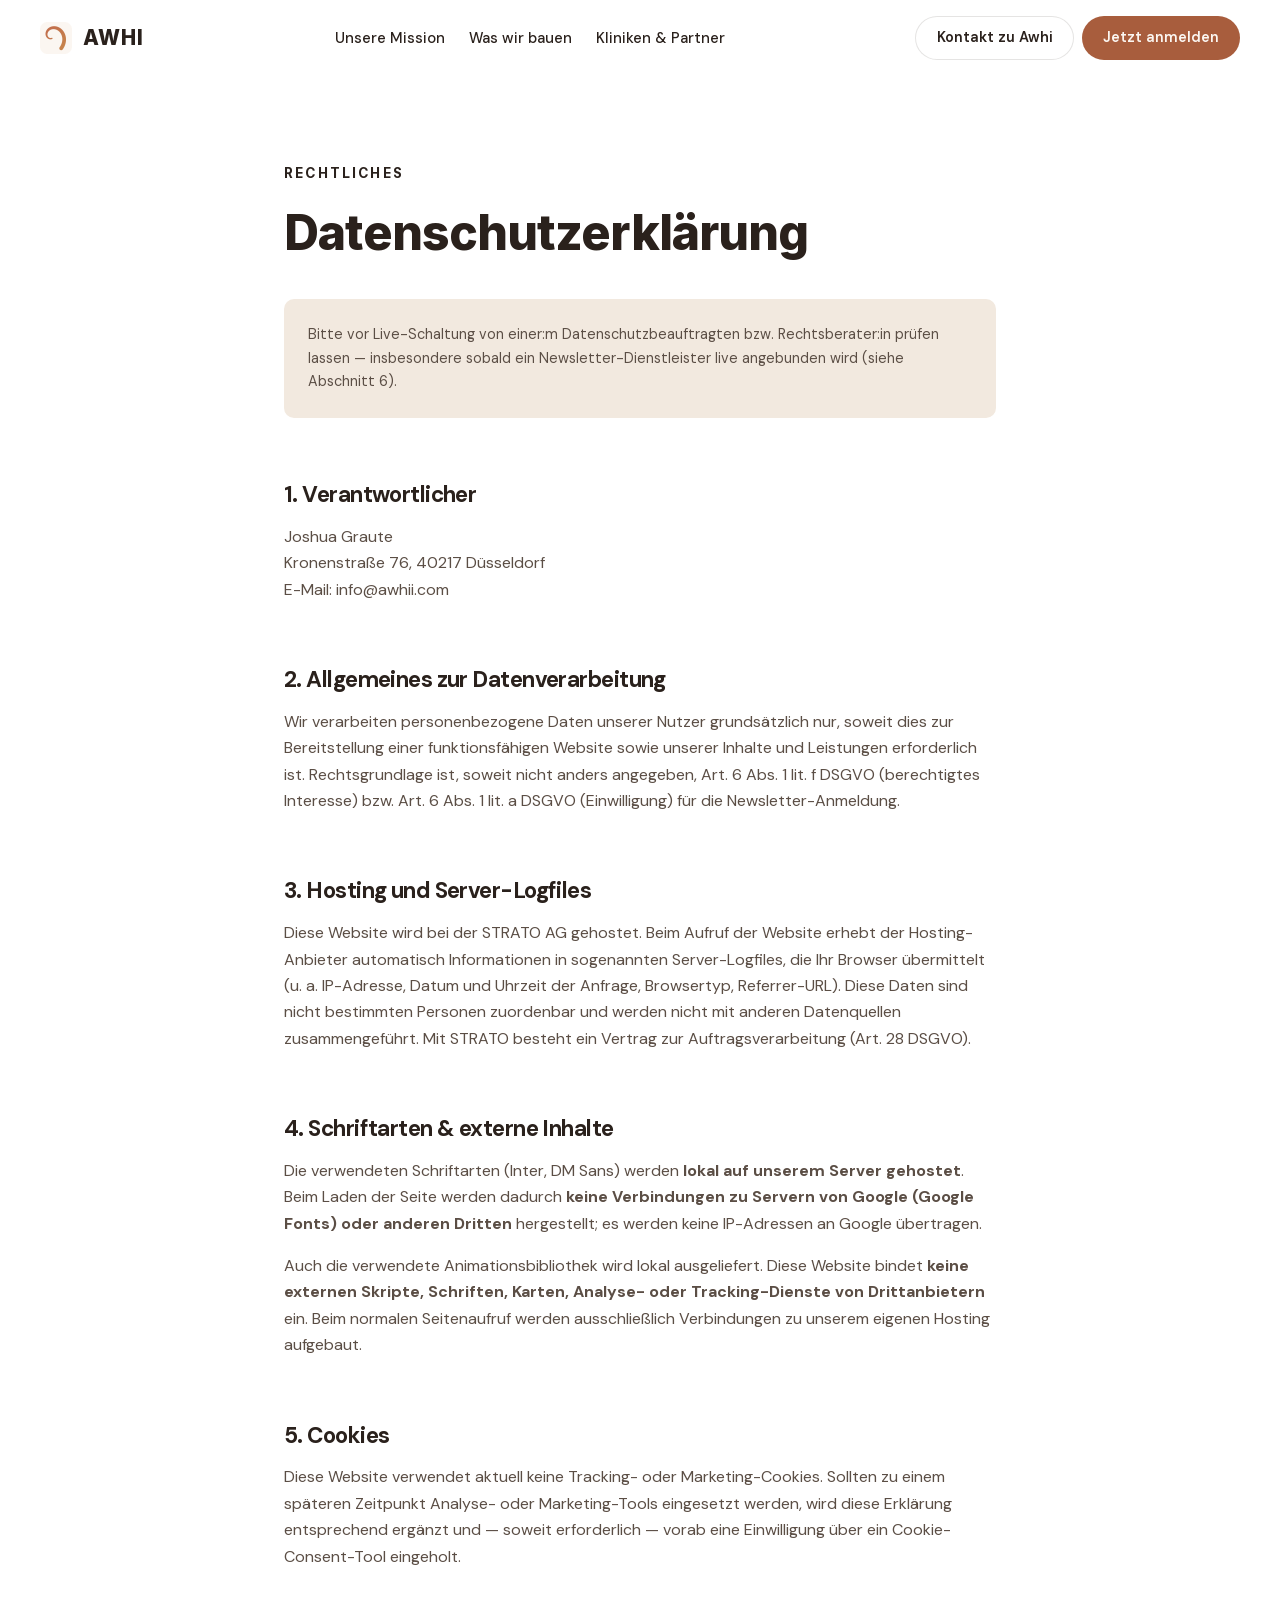
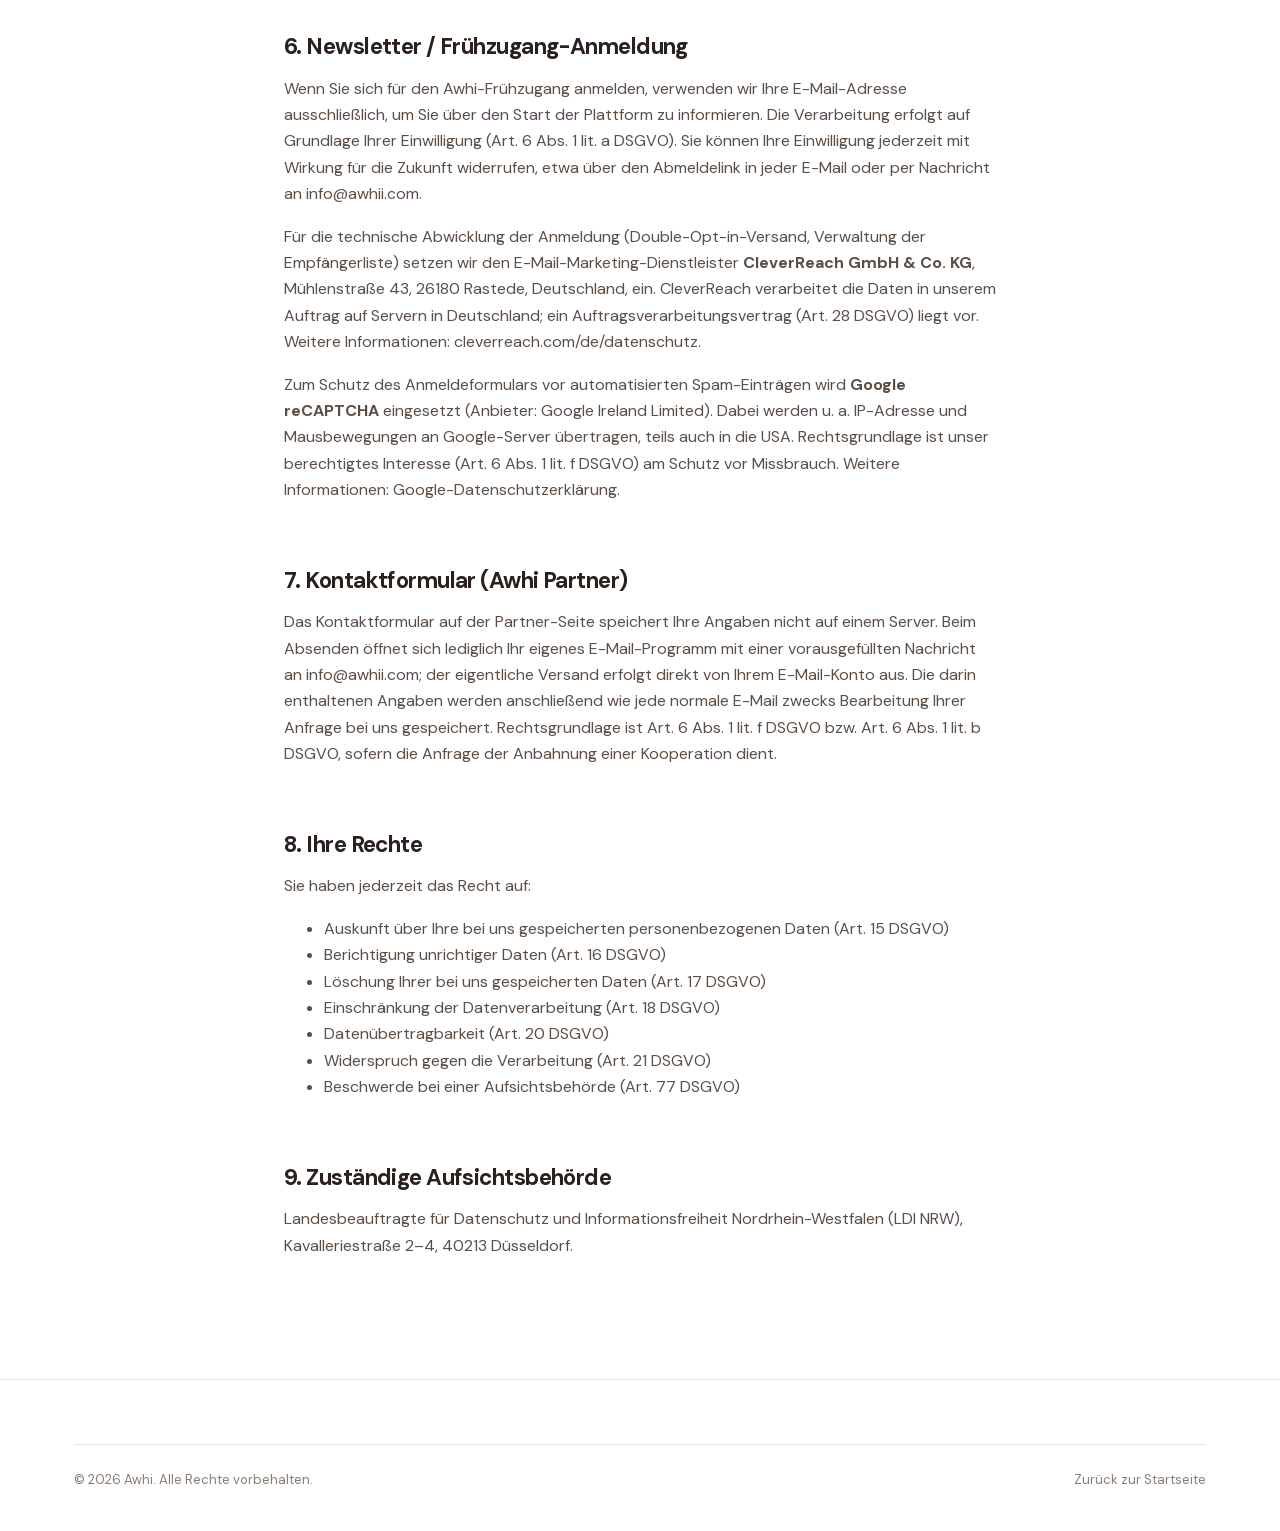
==== datenschutz.html @ 59067a8c "Initial commit: Awhi Marketing-Website" ====
<!DOCTYPE html>
<html lang="de" class="no-js">
<head>
<meta charset="UTF-8">
<meta name="viewport" content="width=device-width, initial-scale=1">
<title>Datenschutz — Awhi</title>
<meta name="robots" content="noindex">
<link rel="icon" type="image/png" href="assets/img/awhi-icon.png">
<link rel="stylesheet" href="assets/css/fonts.css">
<link rel="stylesheet" href="assets/css/style.css">
</head>
<body>
<a class="skip-link" href="#main">Zum Inhalt springen</a>

<header class="site-header">
  <div class="container nav-row">
    <a href="index.html" class="brand">
      <img src="assets/img/awhi-icon.png" alt="Awhi Symbol" width="32" height="32">
      AWHI
    </a>
    <nav aria-label="Hauptnavigation">
      <ul class="nav-links">
        <li><a href="index.html#why">Unsere Mission</a></li>
        <li><a href="index.html#what">Was wir bauen</a></li>
        <li><a href="partner.html">Kliniken &amp; Partner</a></li>
        <li class="nav-mobile-only"><a href="mailto:info@awhii.com">Kontakt zu Awhi</a></li>
        <li class="nav-mobile-only"><a href="index.html#newsletter">Jetzt anmelden</a></li>
      </ul>
    </nav>
    <div class="nav-cta">
      <a href="mailto:info@awhii.com" class="btn btn-ghost btn-nav">Kontakt zu Awhi</a>
      <a href="index.html#newsletter" class="btn btn-accent btn-nav">Jetzt anmelden</a>
      <button class="nav-toggle" aria-label="Menü öffnen" aria-expanded="false"><span></span></button>
    </div>
  </div>
</header>

<main id="main">
  <section style="padding-top: calc(var(--space-3xl) + 1rem); padding-bottom: var(--space-md);">
    <div class="container" style="max-width: 760px;">
      <p class="eyebrow">Rechtliches</p>
      <h1 style="font-size: clamp(2rem, 4vw, 3rem);">Datenschutzerklärung</h1>
    </div>
  </section>

  <section style="padding-top: 0;">
    <div class="container legal-content" style="max-width: 760px;">

      <p class="legal-notice">Bitte vor Live-Schaltung von einer:m Datenschutzbeauftragten bzw. Rechtsberater:in prüfen lassen — insbesondere sobald ein Newsletter-Dienstleister live angebunden wird (siehe Abschnitt 6).</p>

      <h2>1. Verantwortlicher</h2>
      <p>
        Joshua Graute<br>
        Kronenstraße 76, 40217 Düsseldorf<br>
        E-Mail: <a href="mailto:info@awhii.com">info@awhii.com</a>
      </p>

      <h2>2. Allgemeines zur Datenverarbeitung</h2>
      <p>Wir verarbeiten personenbezogene Daten unserer Nutzer grundsätzlich nur, soweit dies zur Bereitstellung einer funktionsfähigen Website sowie unserer Inhalte und Leistungen erforderlich ist. Rechtsgrundlage ist, soweit nicht anders angegeben, Art. 6 Abs. 1 lit. f DSGVO (berechtigtes Interesse) bzw. Art. 6 Abs. 1 lit. a DSGVO (Einwilligung) für die Newsletter-Anmeldung.</p>

      <h2>3. Hosting und Server-Logfiles</h2>
      <p>Diese Website wird bei der STRATO AG gehostet. Beim Aufruf der Website erhebt der Hosting-Anbieter automatisch Informationen in sogenannten Server-Logfiles, die Ihr Browser übermittelt (u. a. IP-Adresse, Datum und Uhrzeit der Anfrage, Browsertyp, Referrer-URL). Diese Daten sind nicht bestimmten Personen zuordenbar und werden nicht mit anderen Datenquellen zusammengeführt. Mit STRATO besteht ein Vertrag zur Auftragsverarbeitung (Art. 28 DSGVO).</p>

      <h2>4. Schriftarten &amp; externe Inhalte</h2>
      <p>Die verwendeten Schriftarten (Inter, DM Sans) werden <strong>lokal auf unserem Server gehostet</strong>. Beim Laden der Seite werden dadurch <strong>keine Verbindungen zu Servern von Google (Google Fonts) oder anderen Dritten</strong> hergestellt; es werden keine IP-Adressen an Google übertragen.</p>
      <p>Auch die verwendete Animationsbibliothek wird lokal ausgeliefert. Diese Website bindet <strong>keine externen Skripte, Schriften, Karten, Analyse- oder Tracking-Dienste von Drittanbietern</strong> ein. Beim normalen Seitenaufruf werden ausschließlich Verbindungen zu unserem eigenen Hosting aufgebaut.</p>

      <h2>5. Cookies</h2>
      <p>Diese Website verwendet aktuell keine Tracking- oder Marketing-Cookies. Sollten zu einem späteren Zeitpunkt Analyse- oder Marketing-Tools eingesetzt werden, wird diese Erklärung entsprechend ergänzt und — soweit erforderlich — vorab eine Einwilligung über ein Cookie-Consent-Tool eingeholt.</p>

      <h2>6. Newsletter / Frühzugang-Anmeldung</h2>
      <p>Wenn Sie sich für den Awhi-Frühzugang anmelden, verwenden wir Ihre E-Mail-Adresse ausschließlich, um Sie über den Start der Plattform zu informieren. Die Verarbeitung erfolgt auf Grundlage Ihrer Einwilligung (Art. 6 Abs. 1 lit. a DSGVO). Sie können Ihre Einwilligung jederzeit mit Wirkung für die Zukunft widerrufen, etwa über den Abmeldelink in jeder E-Mail oder per Nachricht an <a href="mailto:info@awhii.com">info@awhii.com</a>.</p>
      <p>Für die technische Abwicklung der Anmeldung (Double-Opt-in-Versand, Verwaltung der Empfängerliste) setzen wir den E-Mail-Marketing-Dienstleister <strong>CleverReach GmbH & Co. KG</strong>, Mühlenstraße 43, 26180 Rastede, Deutschland, ein. CleverReach verarbeitet die Daten in unserem Auftrag auf Servern in Deutschland; ein Auftragsverarbeitungsvertrag (Art. 28 DSGVO) liegt vor. Weitere Informationen: <a href="https://www.cleverreach.com/de/datenschutz/" target="_blank" rel="noopener">cleverreach.com/de/datenschutz</a>.</p>
      <p>Zum Schutz des Anmeldeformulars vor automatisierten Spam-Einträgen wird <strong>Google reCAPTCHA</strong> eingesetzt (Anbieter: Google Ireland Limited). Dabei werden u. a. IP-Adresse und Mausbewegungen an Google-Server übertragen, teils auch in die USA. Rechtsgrundlage ist unser berechtigtes Interesse (Art. 6 Abs. 1 lit. f DSGVO) am Schutz vor Missbrauch. Weitere Informationen: <a href="https://policies.google.com/privacy" target="_blank" rel="noopener">Google-Datenschutzerklärung</a>.</p>

      <h2>7. Kontaktformular (Awhi Partner)</h2>
      <p>Das Kontaktformular auf der Partner-Seite speichert Ihre Angaben nicht auf einem Server. Beim Absenden öffnet sich lediglich Ihr eigenes E-Mail-Programm mit einer vorausgefüllten Nachricht an <a href="mailto:info@awhii.com">info@awhii.com</a>; der eigentliche Versand erfolgt direkt von Ihrem E-Mail-Konto aus. Die darin enthaltenen Angaben werden anschließend wie jede normale E-Mail zwecks Bearbeitung Ihrer Anfrage bei uns gespeichert. Rechtsgrundlage ist Art. 6 Abs. 1 lit. f DSGVO bzw. Art. 6 Abs. 1 lit. b DSGVO, sofern die Anfrage der Anbahnung einer Kooperation dient.</p>

      <h2>8. Ihre Rechte</h2>
      <p>Sie haben jederzeit das Recht auf:</p>
      <ul>
        <li>Auskunft über Ihre bei uns gespeicherten personenbezogenen Daten (Art. 15 DSGVO)</li>
        <li>Berichtigung unrichtiger Daten (Art. 16 DSGVO)</li>
        <li>Löschung Ihrer bei uns gespeicherten Daten (Art. 17 DSGVO)</li>
        <li>Einschränkung der Datenverarbeitung (Art. 18 DSGVO)</li>
        <li>Datenübertragbarkeit (Art. 20 DSGVO)</li>
        <li>Widerspruch gegen die Verarbeitung (Art. 21 DSGVO)</li>
        <li>Beschwerde bei einer Aufsichtsbehörde (Art. 77 DSGVO)</li>
      </ul>

      <h2>9. Zuständige Aufsichtsbehörde</h2>
      <p>Landesbeauftragte für Datenschutz und Informationsfreiheit Nordrhein-Westfalen (LDI NRW), Kavalleriestraße 2–4, 40213 Düsseldorf.</p>

    </div>
  </section>
</main>

<footer class="site-footer">
  <div class="container">
    <div class="footer-bottom">
      <span>© 2026 Awhi. Alle Rechte vorbehalten.</span>
      <span><a href="index.html">Zurück zur Startseite</a></span>
    </div>
  </div>
</footer>

<script src="assets/js/main.js"></script>
</body>
</html>
---- assets/css/fonts.css ----
/* Selbstgehostete Schriften (Inter, DM Sans) — DSGVO-konform, keine Google-Server-Anfrage */

/* DM Sans 400 — latin-ext */
@font-face{
  font-family: 'DM Sans';
  font-style: normal;
  font-weight: 400;
  font-display: swap;
  src: url(../fonts/dmsans-400-latin-ext.woff2) format('woff2');
  unicode-range: U+0100-02BA, U+02BD-02C5, U+02C7-02CC, U+02CE-02D7, U+02DD-02FF, U+0304, U+0308, U+0329, U+1D00-1DBF, U+1E00-1E9F, U+1EF2-1EFF, U+2020, U+20A0-20AB, U+20AD-20C0, U+2113, U+2C60-2C7F, U+A720-A7FF;
}

/* DM Sans 400 — latin */
@font-face{
  font-family: 'DM Sans';
  font-style: normal;
  font-weight: 400;
  font-display: swap;
  src: url(../fonts/dmsans-400-latin.woff2) format('woff2');
  unicode-range: U+0000-00FF, U+0131, U+0152-0153, U+02BB-02BC, U+02C6, U+02DA, U+02DC, U+0304, U+0308, U+0329, U+2000-206F, U+20AC, U+2122, U+2191, U+2193, U+2212, U+2215, U+FEFF, U+FFFD;
}

/* DM Sans 500 — latin-ext */
@font-face{
  font-family: 'DM Sans';
  font-style: normal;
  font-weight: 500;
  font-display: swap;
  src: url(../fonts/dmsans-500-latin-ext.woff2) format('woff2');
  unicode-range: U+0100-02BA, U+02BD-02C5, U+02C7-02CC, U+02CE-02D7, U+02DD-02FF, U+0304, U+0308, U+0329, U+1D00-1DBF, U+1E00-1E9F, U+1EF2-1EFF, U+2020, U+20A0-20AB, U+20AD-20C0, U+2113, U+2C60-2C7F, U+A720-A7FF;
}

/* DM Sans 500 — latin */
@font-face{
  font-family: 'DM Sans';
  font-style: normal;
  font-weight: 500;
  font-display: swap;
  src: url(../fonts/dmsans-500-latin.woff2) format('woff2');
  unicode-range: U+0000-00FF, U+0131, U+0152-0153, U+02BB-02BC, U+02C6, U+02DA, U+02DC, U+0304, U+0308, U+0329, U+2000-206F, U+20AC, U+2122, U+2191, U+2193, U+2212, U+2215, U+FEFF, U+FFFD;
}

/* DM Sans 600 — latin-ext */
@font-face{
  font-family: 'DM Sans';
  font-style: normal;
  font-weight: 600;
  font-display: swap;
  src: url(../fonts/dmsans-600-latin-ext.woff2) format('woff2');
  unicode-range: U+0100-02BA, U+02BD-02C5, U+02C7-02CC, U+02CE-02D7, U+02DD-02FF, U+0304, U+0308, U+0329, U+1D00-1DBF, U+1E00-1E9F, U+1EF2-1EFF, U+2020, U+20A0-20AB, U+20AD-20C0, U+2113, U+2C60-2C7F, U+A720-A7FF;
}

/* DM Sans 600 — latin */
@font-face{
  font-family: 'DM Sans';
  font-style: normal;
  font-weight: 600;
  font-display: swap;
  src: url(../fonts/dmsans-600-latin.woff2) format('woff2');
  unicode-range: U+0000-00FF, U+0131, U+0152-0153, U+02BB-02BC, U+02C6, U+02DA, U+02DC, U+0304, U+0308, U+0329, U+2000-206F, U+20AC, U+2122, U+2191, U+2193, U+2212, U+2215, U+FEFF, U+FFFD;
}

/* DM Sans 700 — latin-ext */
@font-face{
  font-family: 'DM Sans';
  font-style: normal;
  font-weight: 700;
  font-display: swap;
  src: url(../fonts/dmsans-700-latin-ext.woff2) format('woff2');
  unicode-range: U+0100-02BA, U+02BD-02C5, U+02C7-02CC, U+02CE-02D7, U+02DD-02FF, U+0304, U+0308, U+0329, U+1D00-1DBF, U+1E00-1E9F, U+1EF2-1EFF, U+2020, U+20A0-20AB, U+20AD-20C0, U+2113, U+2C60-2C7F, U+A720-A7FF;
}

/* DM Sans 700 — latin */
@font-face{
  font-family: 'DM Sans';
  font-style: normal;
  font-weight: 700;
  font-display: swap;
  src: url(../fonts/dmsans-700-latin.woff2) format('woff2');
  unicode-range: U+0000-00FF, U+0131, U+0152-0153, U+02BB-02BC, U+02C6, U+02DA, U+02DC, U+0304, U+0308, U+0329, U+2000-206F, U+20AC, U+2122, U+2191, U+2193, U+2212, U+2215, U+FEFF, U+FFFD;
}

/* Inter 500 — latin-ext */
@font-face{
  font-family: 'Inter';
  font-style: normal;
  font-weight: 500;
  font-display: swap;
  src: url(../fonts/inter-500-latin-ext.woff2) format('woff2');
  unicode-range: U+0100-02BA, U+02BD-02C5, U+02C7-02CC, U+02CE-02D7, U+02DD-02FF, U+0304, U+0308, U+0329, U+1D00-1DBF, U+1E00-1E9F, U+1EF2-1EFF, U+2020, U+20A0-20AB, U+20AD-20C0, U+2113, U+2C60-2C7F, U+A720-A7FF;
}

/* Inter 500 — latin */
@font-face{
  font-family: 'Inter';
  font-style: normal;
  font-weight: 500;
  font-display: swap;
  src: url(../fonts/inter-500-latin.woff2) format('woff2');
  unicode-range: U+0000-00FF, U+0131, U+0152-0153, U+02BB-02BC, U+02C6, U+02DA, U+02DC, U+0304, U+0308, U+0329, U+2000-206F, U+20AC, U+2122, U+2191, U+2193, U+2212, U+2215, U+FEFF, U+FFFD;
}

/* Inter 600 — latin-ext */
@font-face{
  font-family: 'Inter';
  font-style: normal;
  font-weight: 600;
  font-display: swap;
  src: url(../fonts/inter-600-latin-ext.woff2) format('woff2');
  unicode-range: U+0100-02BA, U+02BD-02C5, U+02C7-02CC, U+02CE-02D7, U+02DD-02FF, U+0304, U+0308, U+0329, U+1D00-1DBF, U+1E00-1E9F, U+1EF2-1EFF, U+2020, U+20A0-20AB, U+20AD-20C0, U+2113, U+2C60-2C7F, U+A720-A7FF;
}

/* Inter 600 — latin */
@font-face{
  font-family: 'Inter';
  font-style: normal;
  font-weight: 600;
  font-display: swap;
  src: url(../fonts/inter-600-latin.woff2) format('woff2');
  unicode-range: U+0000-00FF, U+0131, U+0152-0153, U+02BB-02BC, U+02C6, U+02DA, U+02DC, U+0304, U+0308, U+0329, U+2000-206F, U+20AC, U+2122, U+2191, U+2193, U+2212, U+2215, U+FEFF, U+FFFD;
}

/* Inter 700 — latin-ext */
@font-face{
  font-family: 'Inter';
  font-style: normal;
  font-weight: 700;
  font-display: swap;
  src: url(../fonts/inter-700-latin-ext.woff2) format('woff2');
  unicode-range: U+0100-02BA, U+02BD-02C5, U+02C7-02CC, U+02CE-02D7, U+02DD-02FF, U+0304, U+0308, U+0329, U+1D00-1DBF, U+1E00-1E9F, U+1EF2-1EFF, U+2020, U+20A0-20AB, U+20AD-20C0, U+2113, U+2C60-2C7F, U+A720-A7FF;
}

/* Inter 700 — latin */
@font-face{
  font-family: 'Inter';
  font-style: normal;
  font-weight: 700;
  font-display: swap;
  src: url(../fonts/inter-700-latin.woff2) format('woff2');
  unicode-range: U+0000-00FF, U+0131, U+0152-0153, U+02BB-02BC, U+02C6, U+02DA, U+02DC, U+0304, U+0308, U+0329, U+2000-206F, U+20AC, U+2122, U+2191, U+2193, U+2212, U+2215, U+FEFF, U+FFFD;
}

/* Inter 800 — latin-ext */
@font-face{
  font-family: 'Inter';
  font-style: normal;
  font-weight: 800;
  font-display: swap;
  src: url(../fonts/inter-800-latin-ext.woff2) format('woff2');
  unicode-range: U+0100-02BA, U+02BD-02C5, U+02C7-02CC, U+02CE-02D7, U+02DD-02FF, U+0304, U+0308, U+0329, U+1D00-1DBF, U+1E00-1E9F, U+1EF2-1EFF, U+2020, U+20A0-20AB, U+20AD-20C0, U+2113, U+2C60-2C7F, U+A720-A7FF;
}

/* Inter 800 — latin */
@font-face{
  font-family: 'Inter';
  font-style: normal;
  font-weight: 800;
  font-display: swap;
  src: url(../fonts/inter-800-latin.woff2) format('woff2');
  unicode-range: U+0000-00FF, U+0131, U+0152-0153, U+02BB-02BC, U+02C6, U+02DA, U+02DC, U+0304, U+0308, U+0329, U+2000-206F, U+20AC, U+2122, U+2191, U+2193, U+2212, U+2215, U+FEFF, U+FFFD;
}
---- assets/css/style.css ----
/* ============================================================
   AWHI — Design Tokens
   Colors extracted directly from the brand logo (11-favicon-512.png).
   Terracotta reserved for large text/icons/accents only — at small
   sizes it falls under 4.5:1 contrast on cream; terracotta-deep is
   the AA-safe variant for buttons and body-size links.
   No gradients anywhere per brand rule ("Kein Gradient").
   ============================================================ */

:root {
  /* Color */
  --cream: #FBF6F1;
  --cream-alt: #F2E9DF;
  --ink: #2A211C;
  --ink-soft: #5B4E45;
  --ink-faint: #8A7C70;
  --terracotta: #C2704C;
  --terracotta-deep: #A85D3D;
  --terracotta-tint: #EFDCCD;
  --slate: #46586A;
  --slate-deep: #34424E;
  --slate-tint: #DDE4E9;
  --white: #FFFFFF;
  --line: rgba(42, 33, 28, 0.12);

  /* Type — display/labels: Inter (SF-like, refined) · body: DM Sans (warm) */
  --font-display: 'Inter', sans-serif;
  --font-body: 'DM Sans', sans-serif;
  --font-ui: 'DM Sans', sans-serif;

  --fs-body: 1rem;
  --fs-small: 0.875rem;
  --fs-h1: clamp(2.5rem, 5.6vw, 4.75rem);
  --fs-h2: clamp(1.85rem, 3.6vw, 2.85rem);
  --fs-h3: clamp(1.4rem, 2.4vw, 1.85rem);
  --fs-lead: clamp(1.125rem, 1.6vw, 1.375rem);

  /* Spacing (8pt rhythm) */
  --space-xs: 0.5rem;
  --space-sm: 1rem;
  --space-md: 1.5rem;
  --space-lg: 2.5rem;
  --space-xl: 4rem;
  --space-2xl: 6.5rem;
  --space-3xl: 9rem;

  /* Motion */
  --ease-out: cubic-bezier(0.16, 1, 0.3, 1);
  --ease-in-out: cubic-bezier(0.65, 0, 0.35, 1);
  --dur-fast: 180ms;
  --dur-base: 300ms;
  --dur-slow: 600ms;

  --container: 1180px;
  --radius: 18px;
  --radius-sm: 10px;
}

/* Partner/B2B page swaps its accent to slate */
body.theme-partner {
  --accent: var(--slate);
  --accent-deep: var(--slate-deep);
  --accent-tint: var(--slate-tint);
  --accent-hover: #253039;
}
body:not(.theme-partner) {
  --accent: var(--terracotta);
  --accent-deep: var(--terracotta-deep);
  --accent-tint: var(--terracotta-tint);
  --accent-hover: #8C4A2F;
}

/* ============================================================
   Reset & base
   ============================================================ */
*, *::before, *::after { box-sizing: border-box; }
html { scroll-behavior: smooth; }
@media (prefers-reduced-motion: reduce) {
  html { scroll-behavior: auto; }
  *, *::before, *::after {
    animation-duration: 0.001ms !important;
    animation-iteration-count: 1 !important;
    transition-duration: 0.001ms !important;
    scroll-behavior: auto !important;
  }
}

body {
  margin: 0;
  background: var(--white);
  color: var(--ink);
  font-family: var(--font-body);
  font-size: var(--fs-body);
  line-height: 1.65;
  -webkit-font-smoothing: antialiased;
  overflow-x: hidden;
}

img { max-width: 100%; display: block; }
a { color: inherit; text-decoration: none; }

h1 {
  font-family: var(--font-display);
  color: var(--ink);
  line-height: 1.05;
  margin: 0 0 var(--space-sm);
  font-weight: 800;
  letter-spacing: -0.02em;
  font-size: var(--fs-h1);
}
h2, h3, h4 {
  font-family: var(--font-body);
  color: var(--ink);
  line-height: 1.15;
  margin: 0 0 var(--space-sm);
  font-weight: 700;
  letter-spacing: -0.015em;
}
h2 { font-size: var(--fs-h2); }
h3 { font-size: var(--fs-h3); }

p { margin: 0 0 var(--space-sm); max-width: 62ch; }
.lead { font-size: var(--fs-lead); color: var(--ink-soft); max-width: 46ch; }

/* Editorial kicker label — plain uppercase type, no chip */
.eyebrow {
  font-family: var(--font-display);
  font-size: 0.75rem;
  font-weight: 700;
  letter-spacing: 0.18em;
  text-transform: uppercase;
  color: var(--ink);
  display: inline-block;
  margin-bottom: var(--space-md);
}

.container {
  width: 100%;
  max-width: var(--container);
  margin-inline: auto;
  padding-inline: var(--space-md);
}

section { padding-block: var(--space-2xl); position: relative; }
@media (max-width: 768px) {
  section { padding-block: var(--space-xl); }
}

.section-alt { background: var(--cream-alt); }

/* Focus visibility — never remove */
:focus-visible {
  outline: 2px solid var(--accent-deep);
  outline-offset: 3px;
  border-radius: 4px;
}

/* Reduce motion-safe skip link */
.skip-link {
  position: absolute;
  left: -9999px;
  top: 0;
  background: var(--ink);
  color: var(--cream);
  padding: 0.75em 1.25em;
  z-index: 999;
  border-radius: 0 0 8px 0;
}
.skip-link:focus { left: 0; }

/* ============================================================
   Buttons
   ============================================================ */
.btn {
  font-family: var(--font-ui);
  font-weight: 600;
  font-size: 0.95rem;
  display: inline-flex;
  align-items: center;
  justify-content: center;
  gap: 0.5em;
  padding: 0.9em 1.9em;
  border-radius: 100px;
  border: 1px solid transparent;
  cursor: pointer;
  min-height: 52px;
  transition: transform var(--dur-fast) var(--ease-out), background-color var(--dur-base) var(--ease-out), color var(--dur-base) var(--ease-out), border-color var(--dur-base) var(--ease-out);
  touch-action: manipulation;
}
.btn:active { transform: scale(0.98); }

/* Compact nav button */
.btn-nav {
  min-height: 44px;
  font-size: 0.9rem;
  padding: 0.55em 1.4em;
}

/* Warm brand hovers (deeper accent instead of black) */
.btn-primary { background: var(--ink); color: var(--cream); }
.btn-primary:hover { background: var(--accent-deep); color: var(--cream); }

.btn-ghost { background: var(--white); color: var(--ink); border-color: var(--line); }
.btn-ghost:hover { border-color: var(--accent-deep); color: var(--accent-deep); background: var(--accent-tint); }

.btn-accent { background: var(--accent-deep); color: var(--cream); }
.btn-accent:hover { background: var(--accent-hover); color: var(--cream); }

/* ============================================================
   Nav
   ============================================================ */
.site-header {
  position: fixed;
  inset: 0 0 auto 0;
  z-index: 100;
  padding-block: var(--space-sm);
  background: rgba(255, 255, 255, 0.82);
  backdrop-filter: blur(10px);
  border-bottom: 1px solid transparent;
  transition: border-color var(--dur-base) var(--ease-out), background-color var(--dur-base) var(--ease-out);
}
.site-header.is-scrolled { border-color: var(--line); }

.nav-row {
  display: flex;
  align-items: center;
  justify-content: space-between;
  gap: var(--space-md);
}

.brand {
  display: inline-flex;
  align-items: center;
  gap: 0.55em;
  font-family: var(--font-display);
  font-size: 1.3rem;
  font-weight: 800;
  letter-spacing: 0.04em;
  color: var(--ink);
}
.brand img { width: 32px; height: 32px; }

.nav-links {
  display: flex;
  align-items: center;
  gap: var(--space-md);
  font-family: var(--font-ui);
  font-size: 0.92rem;
  font-weight: 500;
  list-style: none;
  margin: 0;
  padding: 0;
}
.nav-links a {
  position: relative;
  padding-block: 0.25em;
  white-space: nowrap;
}
.nav-links a::after {
  content: "";
  position: absolute;
  left: 0; right: 100%;
  bottom: 0;
  height: 1.5px;
  background: var(--accent-deep);
  transition: right var(--dur-base) var(--ease-out);
}
.nav-links a:hover::after, .nav-links a[aria-current="page"]::after { right: 0; }

.nav-cta { display: flex; align-items: center; gap: var(--space-sm); }
.nav-toggle {
  display: none;
  width: 44px; height: 44px;
  border-radius: 50%;
  border: 1px solid var(--line);
  background: var(--cream);
  align-items: center;
  justify-content: center;
  cursor: pointer;
}
.nav-toggle span, .nav-toggle span::before, .nav-toggle span::after {
  content: "";
  display: block;
  width: 18px; height: 1.5px;
  background: var(--ink);
  position: relative;
  transition: transform var(--dur-base) var(--ease-out), opacity var(--dur-base) var(--ease-out);
}
.nav-toggle span::before { position: absolute; top: -6px; }
.nav-toggle span::after { position: absolute; top: 6px; }
.nav-toggle[aria-expanded="true"] span { background: transparent; }
.nav-toggle[aria-expanded="true"] span::before { transform: translateY(6px) rotate(45deg); }
.nav-toggle[aria-expanded="true"] span::after { transform: translateY(-6px) rotate(-45deg); }

/* Below ~900px the header CTA button is hidden so the chapter links still fit */
@media (max-width: 900px) {
  .nav-cta .btn { display: none; }
}

/* Kuchen-/Hamburger-Menü nur auf mobil (<640px); darüber immer die Kapitel */
@media (max-width: 640px) {
  .nav-links { display: none; }
  .nav-links.is-open {
    display: flex;
    flex-direction: column;
    align-items: flex-start;
    position: fixed;
    inset: 72px 0 auto 0;
    background: var(--white);
    padding: var(--space-lg) var(--space-md);
    border-bottom: 1px solid var(--line);
    gap: var(--space-md);
  }
  .nav-links a { font-size: 1.1rem; }
  .nav-toggle { display: inline-flex; }
}

/* ============================================================
   Hero
   ============================================================ */
.hero {
  padding-top: calc(var(--space-3xl) + 2rem);
  padding-bottom: var(--space-2xl);
  overflow: hidden;
}
.hero-grid {
  display: grid;
  gap: var(--space-xl);
}
.hero-visual {
  position: absolute;
  top: -8%;
  right: -12%;
  width: min(46vw, 620px);
  opacity: 0.9;
  pointer-events: none;
}
.hero-visual img { width: 100%; }
.hero-copy { position: relative; z-index: 1; max-width: 42rem; }
.hero-copy .lead { margin-top: var(--space-md); }
.hero-actions {
  display: flex;
  flex-wrap: wrap;
  gap: var(--space-sm);
  margin-top: var(--space-lg);
}
.hero-subline-accent { color: var(--accent-deep); font-style: italic; }

@media (max-width: 768px) {
  .hero-visual { width: 60vw; top: 4%; right: -18%; opacity: 0.55; }
}

/* ============================================================
   Cards / Grid
   ============================================================ */
.card {
  background: var(--white);
  border-radius: 24px;
  padding: var(--space-lg);
  border: 1px solid var(--line);
  box-shadow: 0 1px 2px rgba(42,33,28,0.04), 0 12px 34px -22px rgba(42,33,28,0.22);
}
.grid {
  display: grid;
  gap: var(--space-md);
}
.grid-2 { grid-template-columns: repeat(2, 1fr); }
.grid-3 { grid-template-columns: repeat(3, 1fr); }
.grid-4 { grid-template-columns: repeat(4, 1fr); }
@media (max-width: 900px) {
  .grid-3, .grid-4 { grid-template-columns: repeat(2, 1fr); }
}
@media (max-width: 600px) {
  .grid-2, .grid-3, .grid-4 { grid-template-columns: 1fr; }
}

/* ============================================================
   Founder story
   ============================================================ */
.founder {
  display: grid;
  grid-template-columns: 0.85fr 1.15fr;
  gap: var(--space-2xl);
  align-items: center;
}
@media (max-width: 900px) {
  .founder { grid-template-columns: 1fr; gap: var(--space-xl); }
}
.founder-photo {
  position: relative;
  aspect-ratio: 4 / 5;
  border-radius: 28px;
}
.founder-photo img {
  position: absolute;
  inset: 0;
  width: 100%;
  height: 100%;
  object-fit: cover;
  object-position: 50% 42%;
  border-radius: 28px;
  display: block;
}
/* Floating badge over the photo (reference style) */
.founder-badge {
  position: absolute;
  z-index: 2;
  left: -18px;
  bottom: -22px;
  background: var(--white);
  border-radius: 18px;
  padding: 0.9em 1.2em;
  box-shadow: 0 18px 40px -18px rgba(42,33,28,0.4);
  display: flex;
  align-items: center;
  gap: 0.85em;
  max-width: 78%;
}
.founder-badge .badge-icon {
  width: 42px;
  height: 42px;
  border-radius: 50%;
  background: var(--accent-tint);
  color: var(--accent-deep);
  display: flex;
  align-items: center;
  justify-content: center;
  flex: none;
}
.founder-badge .badge-icon svg { width: 20px; height: 20px; }
.founder-badge .badge-num {
  font-family: var(--font-display);
  font-weight: 800;
  font-size: 1.1rem;
  color: var(--ink);
  line-height: 1.1;
}
.founder-badge .badge-label {
  font-size: 0.8rem;
  color: var(--ink-soft);
  line-height: 1.25;
}
@media (max-width: 900px) {
  .founder-badge { left: 12px; bottom: -18px; max-width: 70%; padding: 0.75em 1em; }
  .founder-badge .badge-num { font-size: 1rem; }
  .founder-badge .badge-icon { width: 38px; height: 38px; }
}
.pull-quote {
  font-family: var(--font-body);
  font-size: clamp(1.35rem, 2.1vw, 1.85rem);
  font-weight: 500;
  color: var(--ink);
  line-height: 1.4;
  letter-spacing: -0.01em;
  border-left: 3px solid var(--accent-deep);
  padding-left: var(--space-md);
  margin: var(--space-lg) 0;
}
.founder-signature {
  font-family: var(--font-ui);
  font-size: 0.9rem;
  color: var(--ink-faint);
}

/* ============================================================
   Recovery Journey Timeline
   ============================================================ */
.journey-track {
  position: relative;
  margin-top: var(--space-2xl);
}
.journey-track::before {
  content: "";
  position: absolute;
  left: 27px;
  top: 8px;
  bottom: 8px;
  width: 1.5px;
  background: var(--line);
}
@media (min-width: 901px) {
  .journey-track::before { left: 50%; transform: translateX(-50%); }
}
.journey-item {
  position: relative;
  display: grid;
  grid-template-columns: 56px 1fr;
  gap: var(--space-md);
  padding-block: var(--space-md);
}
@media (min-width: 901px) {
  .journey-item {
    grid-template-columns: 1fr 56px 1fr;
    align-items: start;
  }
  .journey-item:nth-child(even) .journey-content { grid-column: 1; text-align: right; }
  .journey-item:nth-child(even) .journey-marker { grid-column: 2; }
  .journey-item:nth-child(odd) .journey-content { grid-column: 3; }
  .journey-item:nth-child(odd) .journey-marker { grid-column: 2; }
  .journey-item:nth-child(odd)::after,
  .journey-item:nth-child(even)::after { content: none; }
}
.journey-marker {
  width: 56px; height: 56px;
  border-radius: 50%;
  background: var(--cream);
  border: 1.5px dashed var(--accent-deep);
  color: var(--accent-deep);
  font-family: var(--font-display);
  font-weight: 800;
  display: flex;
  align-items: center;
  justify-content: center;
  font-size: 1rem;
  z-index: 1;
}
.journey-content h3 { font-size: 1.3rem; margin-bottom: 0.3em; }
.journey-content .journey-phase-label {
  font-family: var(--font-ui);
  font-size: 0.78rem;
  text-transform: uppercase;
  letter-spacing: 0.1em;
  color: var(--ink-faint);
  display: block;
  margin-bottom: 0.4em;
}
.journey-content p { color: var(--ink-soft); }
@media (max-width: 900px) {
  .journey-item:nth-child(even) .journey-content,
  .journey-item:nth-child(odd) .journey-content { text-align: left; }
}

/* ============================================================
   Values grid
   ============================================================ */
.value-card {
  background: var(--cream-alt);
  border-radius: 24px;
  padding: var(--space-lg);
  transition: transform var(--dur-base) var(--ease-out), box-shadow var(--dur-base) var(--ease-out);
}
.value-card:hover { transform: translateY(-4px); box-shadow: 0 20px 40px -26px rgba(42,33,28,0.4); }
.value-card .value-icon {
  width: 48px; height: 48px;
  border-radius: 50%;
  background: var(--white);
  color: var(--accent-deep);
  display: flex; align-items: center; justify-content: center;
  margin-bottom: var(--space-md);
}
.value-card .value-icon svg { width: 24px; height: 24px; }
.value-card h3 { font-size: 1.15rem; font-family: var(--font-body); font-weight: 700; }
.value-card p { color: var(--ink-soft); font-size: 0.96rem; margin-bottom: 0; }

/* ============================================================
   Newsletter / Form
   ============================================================ */
.signup-panel {
  background: var(--ink);
  color: var(--cream);
  border-radius: calc(var(--radius) + 6px);
  padding: var(--space-2xl) var(--space-lg);
  text-align: center;
}
.signup-panel h2 { color: var(--cream); }
.signup-panel .lead { color: rgba(251,246,241,0.78); margin-inline: auto; }
.eyebrow-on-dark { color: var(--cream); }

.signup-form {
  display: flex;
  gap: var(--space-xs);
  max-width: 480px;
  margin: var(--space-lg) auto 0;
  flex-wrap: wrap;
  justify-content: center;
}
.signup-form input[type="email"] {
  flex: 1 1 260px;
  min-height: 48px;
  padding: 0 1.1em;
  border-radius: 100px;
  border: 1px solid rgba(251,246,241,0.25);
  background: rgba(251,246,241,0.06);
  color: var(--cream);
  font-family: var(--font-ui);
  font-size: 0.95rem;
}
.signup-form input[type="email"]::placeholder { color: rgba(251,246,241,0.5); }
.signup-form input[type="email"]:focus-visible { outline-color: var(--accent); }
.form-note { font-size: 0.8rem; color: rgba(251,246,241,0.55); margin-top: var(--space-sm); }
.form-feedback {
  margin-top: var(--space-sm);
  font-family: var(--font-ui);
  font-size: 0.9rem;
  display: none;
}
.form-feedback.is-visible { display: block; }
.form-feedback.is-error { color: #E8A796; }
.form-feedback.is-success { color: #9FD8B8; }

/* Standalone (non-dark) form variant, e.g. contact on partner page */
.form-light input, .form-light textarea {
  width: 100%;
  min-height: 48px;
  padding: 0.9em 1.1em;
  border-radius: var(--radius-sm);
  border: 1px solid var(--line);
  background: var(--white);
  font-family: var(--font-ui);
  font-size: 0.95rem;
  color: var(--ink);
  margin-bottom: var(--space-sm);
}
.form-light textarea { min-height: 120px; resize: vertical; }
.form-light label {
  font-family: var(--font-ui);
  font-size: 0.82rem;
  font-weight: 600;
  color: var(--ink-soft);
  display: block;
  margin-bottom: 0.4em;
}

/* ============================================================
   Footer
   ============================================================ */
.site-footer {
  padding-block: var(--space-xl) var(--space-lg);
  border-top: 1px solid var(--line);
}
.footer-grid {
  display: grid;
  grid-template-columns: 1.4fr 1fr 1fr;
  gap: var(--space-lg);
  margin-bottom: var(--space-xl);
}
@media (max-width: 700px) {
  .footer-grid { grid-template-columns: 1fr; gap: var(--space-lg); }
}
.footer-grid h4 {
  font-family: var(--font-ui);
  font-size: 0.85rem;
  text-transform: uppercase;
  letter-spacing: 0.08em;
  color: var(--ink-faint);
  margin-bottom: var(--space-sm);
}
.footer-links { list-style: none; margin: 0; padding: 0; display: flex; flex-direction: column; gap: 0.6em; }
.footer-links a { color: var(--ink-soft); }
.footer-links a:hover { color: var(--accent-deep); }
.footer-bottom {
  display: flex;
  justify-content: space-between;
  align-items: center;
  flex-wrap: wrap;
  gap: var(--space-sm);
  padding-top: var(--space-md);
  border-top: 1px solid var(--line);
  font-size: 0.82rem;
  color: var(--ink-faint);
}

/* ============================================================
   Utility / reveal animation hooks (GSAP toggles these via JS,
   CSS class is the reduced-motion-safe fallback)
   ============================================================ */
.reveal { opacity: 0; transform: translateY(24px); }
.js-ready .reveal { transition: opacity var(--dur-slow) var(--ease-out), transform var(--dur-slow) var(--ease-out); }
.no-js .reveal, .reduced-motion .reveal { opacity: 1; transform: none; }

/* ============================================================
   Legal pages
   ============================================================ */
.legal-content h2 { font-size: 1.4rem; font-family: var(--font-ui); margin-top: var(--space-xl); }
.legal-content h3 { font-size: 1.1rem; font-family: var(--font-ui); }
.legal-content p, .legal-content li { color: var(--ink-soft); max-width: 72ch; }
.legal-content .placeholder {
  background: var(--terracotta-tint);
  padding: 0.05em 0.4em;
  border-radius: 4px;
  color: var(--ink);
  font-weight: 600;
}
.legal-notice {
  background: var(--cream-alt);
  border-radius: var(--radius-sm);
  padding: var(--space-md);
  font-size: 0.9rem;
  color: var(--ink-soft);
  margin-bottom: var(--space-xl);
}

/* ============================================================
   Editorial system + brand "arc" motif (added in redesign)
   ============================================================ */

/* Hand-drawn terracotta underline under a keyword (logo-arc motif) */
.swoosh { position: relative; display: inline-block; white-space: nowrap; }
.swoosh > svg {
  position: absolute;
  left: -2%;
  bottom: -0.22em;
  width: 104%;
  height: 0.42em;
  overflow: visible;
  color: var(--accent);
  pointer-events: none;
}
.swoosh > svg path {
  stroke: currentColor;
  stroke-width: 7;
  fill: none;
  stroke-linecap: round;
  stroke-dasharray: 1;
  stroke-dashoffset: 1;
}
.js-ready .swoosh.is-drawn > svg path { stroke-dashoffset: 0; transition: stroke-dashoffset 1s var(--ease-out) 0.15s; }
.reduced-motion .swoosh > svg path, .no-js .swoosh > svg path { stroke-dashoffset: 0; }

/* Big faded editorial index numeral */
.section-index {
  font-family: var(--font-display);
  font-weight: 800;
  font-size: clamp(3.5rem, 9vw, 8rem);
  line-height: 0.9;
  color: var(--cream-alt);
  letter-spacing: -0.03em;
  display: block;
  margin-bottom: var(--space-sm);
  user-select: none;
}

/* Large decorative arc line, echoes the logo curl */
.arc-deco {
  position: absolute;
  color: var(--accent-tint);
  pointer-events: none;
  z-index: 0;
}
.arc-deco svg { display: block; width: 100%; height: 100%; }
.arc-deco svg path { fill: none; stroke: currentColor; }

/* ---- Home hero (fills the viewport) ---- */
.hero-home {
  min-height: 100svh;
  display: flex;
  flex-direction: column;
  justify-content: center;
  padding-top: calc(var(--space-3xl) + 1.5rem);
  padding-bottom: calc(var(--space-3xl) + 1rem);
  position: relative;
  overflow: clip;
}
.hero-home .hero-container { width: 100%; }
/* Scroll cue */
.hero-scroll {
  position: absolute;
  left: 50%;
  bottom: var(--space-lg);
  transform: translateX(-50%);
  display: inline-flex;
  flex-direction: column;
  align-items: center;
  gap: 10px;
  color: var(--accent-deep);
  font-family: var(--font-ui);
  font-size: 0.72rem;
  font-weight: 700;
  letter-spacing: 0.16em;
  text-transform: uppercase;
  z-index: 2;
}
.hero-scroll-arrow {
  width: 44px; height: 44px;
  border-radius: 50%;
  border: 1.5px solid var(--accent);
  display: flex; align-items: center; justify-content: center;
  color: var(--accent-deep);
  animation: bob 1.9s ease-in-out infinite;
}
.hero-scroll-arrow svg { width: 18px; height: 18px; }
.hero-scroll:hover .hero-scroll-arrow { background: var(--accent-tint); }
@keyframes bob { 0%, 100% { transform: translateY(0); } 50% { transform: translateY(7px); } }
@media (prefers-reduced-motion: reduce) { .hero-scroll-arrow { animation: none; } }
@media (max-height: 680px) {
  .hero-home { min-height: none; }
  .hero-scroll { display: none; }
}
.hero-home .hero-arc {
  top: -10%;
  right: -6%;
  width: min(44vw, 520px);
  height: min(44vw, 520px);
}
.hero-home .hero-inner {
  position: relative;
  z-index: 1;
  max-width: 900px;
}
.hero-home .eyebrow { margin-bottom: var(--space-lg); }
.hero-home h1 { margin: 0 0 var(--space-lg); }
.hero-home .hero-lead {
  font-size: clamp(1.2rem, 1.7vw, 1.5rem);
  color: var(--ink-soft);
  max-width: 48ch;
  margin: 0 0 var(--space-2xl);
  line-height: 1.55;
}
.hero-home .hero-actions { margin-top: 0; }
@media (max-width: 768px) {
  .hero-home .hero-inner { max-width: none; }
  .hero-home .hero-arc { top: -4%; right: -24%; width: 70vw; height: 70vw; opacity: 0.7; }
}
@media (max-width: 520px) {
  .hero-home h1 { font-size: 1.7rem; line-height: 1.1; }
}

/* ---- Generic editorial two-column (narrow label / wide body) ---- */
.editorial {
  display: grid;
  grid-template-columns: 0.42fr 0.58fr;
  gap: var(--space-2xl);
  align-items: start;
}
.editorial .editorial-aside { position: relative; }
.editorial h2 { margin-bottom: var(--space-md); }
@media (max-width: 860px) {
  .editorial { grid-template-columns: 1fr; gap: var(--space-lg); }
}

/* Oversized statement (DM Sans, per H1-only-Montserrat rule) */
.statement {
  font-family: var(--font-body);
  font-weight: 700;
  font-size: clamp(1.75rem, 3.4vw, 3rem);
  line-height: 1.18;
  letter-spacing: -0.02em;
  color: var(--ink);
  max-width: 20ch;
  margin: 0;
}

/* ---- Platform pillars: editorial hairline list (not card grid) ---- */
.pillars { margin-top: var(--space-xl); border-top: 1px solid var(--line); }
.pillar {
  display: grid;
  grid-template-columns: 4.5rem 1fr auto;
  gap: var(--space-lg);
  align-items: baseline;
  padding: var(--space-lg) 0;
  border-bottom: 1px solid var(--line);
  position: relative;
}
.pillar-num {
  font-family: var(--font-display);
  font-weight: 800;
  font-size: 1.35rem;
  color: var(--accent-deep);
  letter-spacing: -0.02em;
}
.pillar-body h3 { margin-bottom: 0.35em; font-size: 1.35rem; }
.pillar-body p { color: var(--ink-soft); margin: 0; max-width: 52ch; }
.pillar-tag {
  font-family: var(--font-ui);
  font-size: 0.72rem;
  font-weight: 600;
  letter-spacing: 0.08em;
  text-transform: uppercase;
  color: var(--ink-faint);
  white-space: nowrap;
  align-self: center;
}
@media (max-width: 700px) {
  .pillar { grid-template-columns: 3rem 1fr; }
  .pillar-tag { grid-column: 2; align-self: start; }
}

/* ---- Compact phase strip (Recovery Journey, condensed) ---- */
.phase-strip {
  display: flex;
  flex-wrap: wrap;
  gap: 0.5rem;
  margin-top: var(--space-lg);
}
.phase-chip {
  font-family: var(--font-ui);
  font-size: 0.85rem;
  font-weight: 500;
  color: var(--ink-soft);
  background: var(--cream);
  border: 1px solid var(--line);
  border-radius: 100px;
  padding: 0.5em 1em;
  display: inline-flex;
  align-items: center;
  gap: 0.5em;
}
.phase-chip .dot {
  width: 6px; height: 6px; border-radius: 50%;
  background: var(--accent-deep); flex: none;
}

/* ---- Founder (compact) ---- */
.founder-compact {
  display: grid;
  grid-template-columns: 300px 1fr;
  gap: var(--space-2xl);
  align-items: center;
}
.founder-compact .founder-photo { aspect-ratio: 1 / 1; max-width: 300px; }
.founder-compact .founder-photo img { border-radius: 24px; object-position: 50% 38%; }
.founder-compact .founder-photo .arc-frame {
  position: absolute;
  inset: -14px -14px auto auto;
  width: 90px; height: 90px;
  color: var(--accent);
  z-index: -1;
}
.founder-compact .founder-photo .arc-frame svg { width: 100%; height: 100%; }
.founder-quote {
  font-family: var(--font-body);
  font-weight: 500;
  font-size: 1.05rem;
  color: var(--ink-soft);
}
.founder-name {
  font-family: var(--font-ui);
  font-weight: 700;
  color: var(--ink);
  margin-top: var(--space-md);
}
.founder-name span { display: block; font-weight: 400; color: var(--ink-faint); font-size: 0.9rem; }
@media (max-width: 720px) {
  .founder-compact { grid-template-columns: 1fr; gap: var(--space-lg); }
  .founder-compact .founder-photo { max-width: 220px; }
}

/* ---- Newsletter band in brand color (early + repeat CTA) ---- */
.cta-band {
  background: var(--accent-deep);
  color: var(--cream);
  border-radius: 32px;
  padding: var(--space-2xl) var(--space-xl);
  position: relative;
  overflow: hidden;
}
.cta-band .arc-deco { color: rgba(251,246,241,0.12); top: -30%; right: -6%; width: 380px; height: 380px; }
.cta-band-inner { position: relative; z-index: 1; max-width: 40ch; }
.cta-band.center .cta-band-inner { max-width: 46ch; margin-inline: auto; text-align: center; }
.cta-band h2 { color: var(--cream); }
.cta-band p { color: rgba(251,246,241,0.82); }
.cta-band .signup-form { margin-left: 0; }
.cta-band.center .signup-form { margin-inline: auto; }
.cta-band .signup-form input[type="email"] {
  border-color: rgba(251,246,241,0.3);
  background: rgba(251,246,241,0.12);
}
.cta-band .btn-onbrand { background: var(--cream); color: var(--accent-deep); }
.cta-band .btn-onbrand:hover { background: var(--cream-alt); color: var(--accent-hover); }
.cta-band .form-note { color: rgba(251,246,241,0.6); }
.cta-band .form-feedback.is-success { color: #EAD9C8; }
.cta-band .eyebrow-on-dark { color: var(--cream); }

/* ============================================================
   Redesign v3 — rotating hero, WHY, phases timeline, dashboard
   ============================================================ */

/* --- Floating arc motion --- */
@keyframes floaty {
  0%, 100% { transform: translateY(0) rotate(0deg); }
  50% { transform: translateY(-16px) rotate(5deg); }
}
.is-floating { animation: floaty 10s ease-in-out infinite; }
.is-floating-slow { animation: floaty 16s ease-in-out infinite; }
@media (prefers-reduced-motion: reduce) {
  .is-floating, .is-floating-slow { animation: none; }
}

/* --- Hero rotating word --- */
.hero-home h1 {
  white-space: nowrap;
  font-size: clamp(2rem, 7vw, 5.25rem);
  line-height: 1;
  letter-spacing: -0.035em;
}
.hero-rotate {
  display: inline-block;
  color: var(--accent-deep);
  text-align: left;
}
.hero-word {
  display: inline-block;
  will-change: transform, opacity;
}
.hero-word.is-out { animation: wordOut 0.38s var(--ease-in-out) forwards; }
.hero-word.is-in { animation: wordIn 0.5s var(--ease-out) forwards; }
@keyframes wordOut { to { opacity: 0; transform: translateY(-0.45em); } }
@keyframes wordIn { from { opacity: 0; transform: translateY(0.5em); } to { opacity: 1; transform: translateY(0); } }

/* --- WHY section --- */
.why-head h2 { max-width: 22ch; }
.why-lead { max-width: 56ch; color: var(--ink-soft); font-size: var(--fs-lead); margin-top: var(--space-md); }
.why-media { margin-top: var(--space-2xl); }
.why-founder { margin-top: var(--space-2xl); }
.why-vision {
  margin-top: var(--space-2xl);
  max-width: 24ch;
  padding-left: var(--space-lg);
  border-left: 3px solid var(--accent-deep);
}

/* --- Swappable image placeholder --- */
.img-placeholder {
  border-radius: 26px;
  background: radial-gradient(130% 130% at 18% 12%, var(--cream-alt), var(--cream) 62%);
  border: 1.5px dashed var(--accent);
  display: flex;
  flex-direction: column;
  align-items: center;
  justify-content: center;
  gap: 12px;
  color: var(--accent-deep);
  min-height: 240px;
}
.img-placeholder--wide { aspect-ratio: 16 / 6; min-height: 200px; }
.ph-icon { width: 40px; height: 40px; opacity: 0.85; }
.ph-label {
  font-family: var(--font-ui);
  font-size: 0.82rem;
  font-weight: 600;
  letter-spacing: 0.03em;
  color: var(--ink-soft);
}

/* --- Phases (horizontal timeline + detail panel below) --- */
.phases { margin-top: var(--space-2xl); }

.phases-track {
  list-style: none; margin: 0; padding: 0;
  display: grid;
  grid-template-columns: repeat(4, 1fr);
  gap: var(--space-sm);
  position: relative;
}
.phases-track::before {
  content: "";
  position: absolute;
  top: 34px;
  left: 12.5%; right: 12.5%;
  height: 2px;
  background: var(--line);
}
.phase-item {
  position: relative;
  display: flex;
  flex-direction: column;
  align-items: center;
  text-align: center;
  gap: 14px;
  padding: var(--space-sm) var(--space-xs) var(--space-md);
  cursor: pointer;
  border-radius: 20px;
  transition: background-color var(--dur-base) var(--ease-out), transform var(--dur-base) var(--ease-out);
}
.phase-item.is-active { background: var(--white); transform: translateY(-3px); box-shadow: 0 18px 40px -26px rgba(42,33,28,0.4); }
/* Dot stays fully opaque so the connecting line never shows through it */
.phase-dot {
  width: 68px; height: 68px; border-radius: 50%;
  border: 2px solid var(--line);
  background: var(--white);
  color: var(--ink-faint);
  position: relative; z-index: 1;
  display: flex; align-items: center; justify-content: center;
  transition: border-color var(--dur-base) var(--ease-out), background-color var(--dur-base) var(--ease-out), color var(--dur-base) var(--ease-out), box-shadow var(--dur-base) var(--ease-out);
}
.phase-dot svg { width: 28px; height: 28px; }
.phase-item:hover .phase-dot,
.phase-item.is-active:not(.is-current) .phase-dot { border-color: var(--accent-deep); color: var(--accent-deep); }
.phase-item.is-current .phase-dot {
  border-color: var(--accent-deep);
  background: var(--accent-deep);
  color: var(--cream);
  box-shadow: 0 0 0 6px var(--accent-tint);
}
.phase-kicker {
  display: block;
  font-family: var(--font-display);
  font-size: 0.68rem; font-weight: 700; letter-spacing: 0.12em; text-transform: uppercase;
  color: var(--ink-faint);
  margin-bottom: 4px;
}
.phase-item.is-current .phase-kicker { color: var(--accent-deep); }
/* Muted title by default; full ink on current / hover / active */
.phase-title {
  display: block;
  font-family: var(--font-body);
  font-weight: 700; font-size: 1.05rem;
  color: var(--ink-faint);
  line-height: 1.25;
  transition: color var(--dur-base) var(--ease-out);
}
.phase-item.is-current .phase-title,
.phase-item:hover .phase-title,
.phase-item.is-active .phase-title { color: var(--ink); }
@media (max-width: 720px) {
  .phases-track { grid-template-columns: repeat(2, 1fr); gap: var(--space-xs); }
  .phases-track::before { display: none; }
}

/* Detail panel (below the horizontal track) */
.phases-detail { position: relative; min-height: 260px; margin-top: var(--space-xl); }
.phase-panel-text { max-width: 60ch; }
.phase-panel-text > p { color: var(--ink-soft); max-width: 52ch; }
.phase-panel { display: none; }
.phase-panel.is-active { display: block; animation: panelIn 0.45s var(--ease-out); }
@keyframes panelIn { from { opacity: 0; transform: translateY(12px); } to { opacity: 1; transform: none; } }
.phase-panel h3 { font-size: 1.4rem; margin-bottom: var(--space-sm); }
.phase-panel > p { color: var(--ink-soft); max-width: 46ch; }
.phase-feature-list { list-style: none; padding: 0; margin: var(--space-md) 0 0; display: grid; gap: 0.55rem; }
.phase-feature-list li { position: relative; padding-left: 1.5em; color: var(--ink-soft); }
.phase-feature-list li::before {
  content: ""; position: absolute; left: 0; top: 0.55em; width: 8px; height: 8px; border-radius: 50%; background: var(--accent-deep);
}
.feature-cluster { display: flex; flex-wrap: wrap; gap: 0.6rem; margin-top: var(--space-lg); }
.feature-chip {
  display: inline-flex; align-items: center; gap: 0.6em;
  background: var(--white); border: 1px solid var(--line); border-radius: 14px;
  padding: 0.7em 1.05em; font-weight: 600; color: var(--ink);
  font-family: var(--font-ui); font-size: 0.95rem;
}
.fc-icon { color: var(--accent-deep); }
.kiwi-teaser {
  margin-top: var(--space-lg); display: flex; align-items: center; gap: var(--space-md);
  background: var(--white); border: 1px solid var(--line); border-radius: 18px; padding: var(--space-md);
}
.kiwi-badge {
  font-family: var(--font-display); font-weight: 800; letter-spacing: 0.1em;
  color: var(--cream); background: var(--accent-deep); padding: 0.45em 0.7em; border-radius: 10px; font-size: 0.8rem;
  flex: none;
}
.kiwi-line { font-family: var(--font-body); font-style: italic; color: var(--ink); font-size: 1.05rem; }

/* --- Apple-style example dashboard --- */
.dash {
  font-family: -apple-system, BlinkMacSystemFont, "SF Pro Display", "Segoe UI", system-ui, sans-serif;
  background: linear-gradient(180deg, #FBFBFD 0%, #F1F1F4 100%);
  border-radius: 24px;
  padding: 18px;
  box-shadow: 0 34px 64px -30px rgba(30,25,20,0.42), 0 2px 8px rgba(0,0,0,0.05);
  border: 1px solid rgba(0,0,0,0.05);
  margin-top: var(--space-md);
  color: #1d1d1f;
  max-width: 470px;
}
.dash-top { display: flex; align-items: center; justify-content: space-between; margin-bottom: 14px; }
.dash-hi { display: flex; align-items: center; gap: 10px; }
.dash-avatar {
  width: 40px; height: 40px; border-radius: 50%;
  background: linear-gradient(135deg, var(--accent), var(--accent-deep));
  color: #fff; display: flex; align-items: center; justify-content: center; font-weight: 700;
}
.dash-hi-sub { display: block; font-size: 0.72rem; color: #8a8a8e; }
.dash-hi-name { display: block; font-size: 0.95rem; font-weight: 600; }
.dash-pill {
  font-size: 0.72rem; font-weight: 600; color: #1d1d1f; background: #fff;
  border: 1px solid rgba(0,0,0,0.06); padding: 0.42em 0.75em; border-radius: 100px;
  box-shadow: 0 1px 2px rgba(0,0,0,0.04);
}
.dash-grid { display: grid; grid-template-columns: repeat(2, 1fr); gap: 10px; }
.dash-card {
  background: #fff; border-radius: 16px; padding: 14px;
  box-shadow: 0 1px 3px rgba(0,0,0,0.05);
  display: flex; flex-direction: column; gap: 9px;
}
.dash-card-label { font-size: 0.68rem; font-weight: 600; color: #8a8a8e; text-transform: uppercase; letter-spacing: 0.05em; }
.dash-card-hint { font-size: 0.76rem; color: #6e6e73; }
.dash-ring { position: relative; width: 78px; height: 78px; }
.dash-ring svg { width: 78px; height: 78px; transform: rotate(-90deg); }
.ring-bg { fill: none; stroke: #ececef; stroke-width: 8; }
.ring-fg {
  fill: none; stroke: var(--accent-deep); stroke-width: 8; stroke-linecap: round;
  stroke-dasharray: 201; stroke-dashoffset: 201;
  transition: stroke-dashoffset 1.5s var(--ease-out);
}
.dash.is-animated .ring-fg { stroke-dashoffset: 44; }
.dash-ring-num { position: absolute; inset: 0; display: flex; align-items: center; justify-content: center; font-weight: 700; font-size: 1.25rem; }
.dash-steps { display: flex; gap: 5px; }
.dash-step { flex: 1; height: 6px; border-radius: 3px; background: #ececef; transform: scaleX(0.2); transform-origin: left; transition: transform 0.5s var(--ease-out); }
.dash.is-animated .dash-step { transform: scaleX(1); }
.dash.is-animated .dash-step.done { background: var(--accent); }
.dash.is-animated .dash-step.active { background: var(--accent-deep); }
.dash-step:nth-child(2) { transition-delay: 0.08s; }
.dash-step:nth-child(3) { transition-delay: 0.16s; }
.dash-step:nth-child(4) { transition-delay: 0.24s; }
.dash-step:nth-child(5) { transition-delay: 0.32s; }
.dash-avatars { display: flex; }
.dash-avatars span { width: 26px; height: 26px; border-radius: 50%; border: 2px solid #fff; margin-left: -8px; background: #d9c4b6; }
.dash-avatars span:nth-child(2) { background: #c9a892; }
.dash-avatars span:nth-child(3) { background: #e0d0c2; }
.dash-avatars span:nth-child(4) { background: #b98c6f; }
.dash-avatars span:first-child { margin-left: 0; }
.dash-map { height: 46px; border-radius: 10px; background: linear-gradient(135deg, #eef2f4, #e2e8eb); position: relative; overflow: hidden; }
.dash-pin { position: absolute; width: 11px; height: 11px; border-radius: 50% 50% 50% 0; background: var(--accent-deep); transform: rotate(-45deg); }
.dash-pin:nth-child(1) { left: 28%; top: 38%; }
.dash-pin:nth-child(2) { left: 62%; top: 55%; }
.dash-kiwi { grid-column: span 2; }
.dash-chat { display: flex; flex-direction: column; gap: 6px; }
.dash-bubble { font-size: 0.8rem; padding: 0.5em 0.8em; border-radius: 13px; max-width: 88%; line-height: 1.35; }
.dash-bubble.user { align-self: flex-end; background: var(--accent-deep); color: #fff; border-bottom-right-radius: 4px; }
.dash-bubble.bot { align-self: flex-start; background: #f0f0f2; color: #6e6e73; border-bottom-left-radius: 4px; }
.dash-bubble.bot.answered { color: #1d1d1f; }
.dash-foot { display: block; text-align: center; font-size: 0.68rem; color: #a1a1a6; margin-top: 12px; }

@media (max-width: 480px) {
  .dash { padding: 14px; }
  .dash-grid { gap: 8px; }
}

/* ============================================================
   Redesign v4 — WHY two-column, horizontal phase detail, Apple polish
   ============================================================ */

/* WHY: intro text + image side by side */
.why-intro {
  display: grid;
  grid-template-columns: 1.05fr 0.95fr;
  gap: var(--space-2xl);
  align-items: center;
}
@media (max-width: 860px) {
  .why-intro { grid-template-columns: 1fr; gap: var(--space-xl); }
}
.why-intro-text h2 { max-width: 16ch; }
.why-intro-media .img-placeholder {
  aspect-ratio: 4 / 5;
  min-height: 360px;
  border-radius: 30px;
}
.why-founder { margin-top: var(--space-3xl); }

/* All phase details: text left, graphic/dashboard right */
.phase-panel.is-active {
  display: grid;
  grid-template-columns: 1fr 1fr;
  gap: var(--space-2xl);
  align-items: center;
}
.phase-panel[data-panel="1"] .dash { margin-top: 0; max-width: 100%; }
@media (max-width: 860px) {
  .phase-panel.is-active { grid-template-columns: 1fr; gap: var(--space-lg); }
  .phase-panel[data-panel="1"] .dash { max-width: 470px; }
  .phase-panel .awhi-illu { order: 2; }
}

/* Hand-drawn Awhi illustration card */
.awhi-illu {
  background: var(--cream-alt);
  border-radius: 30px;
  color: var(--accent-deep);
  display: flex;
  align-items: center;
  justify-content: center;
  padding: var(--space-xl);
}
.awhi-illu svg { width: 100%; height: auto; max-height: 320px; display: block; }
.phase-panel .awhi-illu { aspect-ratio: 4 / 3; }
.why-intro-media .awhi-illu { aspect-ratio: 4 / 5; }
@media (max-width: 860px) {
  .phase-panel .awhi-illu { aspect-ratio: 16 / 10; }
}

/* Apple-style polish: calmer depth, generous rhythm, refined focus */
.section-alt { background: var(--cream-alt); }
.hero-home .hero-actions { gap: var(--space-sm); }
.founder-photo img { box-shadow: 0 30px 60px -34px rgba(42,33,28,0.5); }
.img-placeholder { box-shadow: inset 0 0 0 1px rgba(42,33,28,0.02); }
:focus-visible { outline-offset: 4px; }

/* Slightly airier headings per Apple clarity */
h2 { letter-spacing: -0.02em; }
.what-head h2, .why-intro-text h2 { line-height: 1.08; }

/* ============================================================
   Redesign v5 — full-width navbar, larger kickers, chatbot demo,
   contact buttons
   ============================================================ */

/* Navbar spans the full device width */
.site-header > .container { max-width: none; padding-inline: var(--space-lg); }
@media (max-width: 600px) { .site-header > .container { padding-inline: var(--space-md); } }

/* Larger kicker labels above headings */
.eyebrow { font-size: 0.85rem; letter-spacing: 0.16em; }
.hero-home .eyebrow { font-size: 0.98rem; letter-spacing: 0.14em; }
.eyebrow-on-dark { font-size: 0.85rem; }

/* Nav: room for two actions + mobile-only entries */
.nav-cta { gap: var(--space-xs); }
.nav-mobile-only { display: none; }
@media (max-width: 640px) {
  .nav-mobile-only { display: block; }
  .nav-mobile-only a { color: var(--accent-deep); font-weight: 700; }
}

/* Contact / secondary button on the terracotta band */
.cta-band .btn-onbrand-ghost {
  background: transparent;
  color: var(--cream);
  border-color: rgba(251,246,241,0.5);
}
.cta-band .btn-onbrand-ghost:hover {
  background: rgba(251,246,241,0.12);
  border-color: var(--cream);
  color: var(--cream);
}
.cta-actions {
  display: flex;
  gap: var(--space-sm);
  justify-content: center;
  flex-wrap: wrap;
  margin-top: var(--space-lg);
}

/* KIWI chatbot demo (replaces the kiwi illustration) */
.kiwi-chat {
  font-family: -apple-system, BlinkMacSystemFont, "SF Pro Display", "Segoe UI", system-ui, sans-serif;
  background: linear-gradient(180deg, #FBFBFD 0%, #F1F1F4 100%);
  border-radius: 24px;
  padding: 20px;
  box-shadow: 0 34px 64px -30px rgba(30,25,20,0.42), 0 2px 8px rgba(0,0,0,0.05);
  border: 1px solid rgba(0,0,0,0.05);
  color: #1d1d1f;
  width: 100%;
}
.kiwi-chat-head {
  display: flex; align-items: center; gap: 10px;
  margin-bottom: 16px; padding-bottom: 14px;
  border-bottom: 1px solid rgba(0,0,0,0.06);
}
.kiwi-chat-badge {
  font-family: var(--font-display); font-weight: 800; letter-spacing: 0.08em;
  font-size: 0.72rem; color: var(--cream); background: var(--accent-deep);
  padding: 0.4em 0.6em; border-radius: 8px; flex: none;
}
.kiwi-chat-title { font-size: 0.9rem; font-weight: 600; line-height: 1.2; }
.kiwi-chat-title small { display: block; font-weight: 400; color: #8a8a8e; font-size: 0.75rem; }
.kc-row { display: flex; margin-bottom: 12px; }
.kc-row.user { justify-content: flex-end; }
.kc-bubble { max-width: 84%; padding: 0.75em 1em; border-radius: 18px; font-size: 0.92rem; line-height: 1.5; }
.kc-bubble.user { background: var(--accent-deep); color: #fff; border-bottom-right-radius: 5px; }
.kc-bubble.bot { background: #fff; color: #1d1d1f; border-bottom-left-radius: 5px; box-shadow: 0 1px 3px rgba(0,0,0,0.06); }
.kc-foot { display: block; text-align: center; font-size: 0.68rem; color: #a1a1a6; margin-top: 6px; }

/* ============================================================
   Redesign v6 — Apple pass: Inter headlines, calmer hero,
   founder-forward WHY, product previews, CTA discipline
   ============================================================ */

/* Inter headlines: tighter optical tracking */
.hero-home h1 { letter-spacing: -0.04em; }
h2 { letter-spacing: -0.025em; }

/* Calmer hero arc (no spinner vibe) */
.hero-home .hero-arc {
  opacity: 0.5;
  width: min(34vw, 400px);
  height: min(34vw, 400px);
  top: -8%; right: -3%;
}

/* Text link (secondary action, Apple-style) */
.text-link {
  font-family: var(--font-ui);
  font-weight: 600;
  font-size: 0.98rem;
  color: var(--accent-deep);
  display: inline-flex;
  align-items: center;
  min-height: 44px;
  transition: color var(--dur-base) var(--ease-out), opacity var(--dur-base) var(--ease-out);
}
.text-link:hover { color: var(--accent-hover); }
.text-link--onbrand { color: var(--cream); display: inline-block; margin-top: var(--space-md); }
.text-link--onbrand:hover { color: var(--cream); opacity: 0.78; }
.hero-actions { align-items: center; }

/* WHY: founder-forward */
.why-intro-media .founder-photo { max-width: 460px; margin-left: auto; }
.founder-photo--large img { object-position: 50% 30%; border-radius: 28px; }
.founder-tag {
  position: absolute;
  left: 16px; bottom: 16px;
  z-index: 2;
  background: rgba(255,255,255,0.92);
  backdrop-filter: blur(8px);
  color: var(--ink);
  font-family: var(--font-ui);
  font-size: 0.8rem; font-weight: 600;
  padding: 0.5em 0.95em;
  border-radius: 100px;
  box-shadow: 0 8px 24px -12px rgba(42,33,28,0.5);
}
.founder-statement {
  margin: var(--space-3xl) auto 0;
  max-width: 40ch;
  text-align: center;
  border: 0; padding: 0;
}
.founder-statement p {
  font-family: var(--font-body);
  font-size: clamp(1.35rem, 2.2vw, 1.9rem);
  line-height: 1.4;
  font-weight: 500;
  letter-spacing: -0.01em;
  color: var(--ink);
  max-width: none;
  margin: 0;
}
.founder-statement cite {
  display: block;
  margin-top: var(--space-lg);
  font-style: normal;
  font-family: var(--font-ui);
  font-weight: 700;
  color: var(--ink);
}
.founder-statement cite span { display: block; font-weight: 400; color: var(--ink-faint); font-size: 0.9rem; }

/* Product preview cards (community feed, resource finder) — Apple light */
.mini {
  font-family: -apple-system, BlinkMacSystemFont, "SF Pro Display", "Segoe UI", system-ui, sans-serif;
  background: linear-gradient(180deg, #FBFBFD 0%, #F1F1F4 100%);
  border-radius: 24px;
  padding: 18px;
  box-shadow: 0 34px 64px -30px rgba(30,25,20,0.42), 0 2px 8px rgba(0,0,0,0.05);
  border: 1px solid rgba(0,0,0,0.05);
  color: #1d1d1f;
  width: 100%;
}
.mini-head { display: flex; align-items: center; justify-content: space-between; margin-bottom: 14px; }
.mini-title { font-weight: 700; font-size: 1rem; }
.mini-pill { font-size: 0.72rem; font-weight: 600; background: #fff; border: 1px solid rgba(0,0,0,0.06); padding: 0.35em 0.7em; border-radius: 100px; color: #6e6e73; }
.mini-post { display: flex; gap: 12px; background: #fff; border-radius: 16px; padding: 14px; margin-bottom: 10px; box-shadow: 0 1px 3px rgba(0,0,0,0.05); }
.mini-av { width: 38px; height: 38px; border-radius: 50%; background: var(--c, #c9a892); color: #fff; display: flex; align-items: center; justify-content: center; font-weight: 700; flex: none; }
.mini-body { display: flex; flex-direction: column; gap: 3px; }
.mini-name { font-weight: 600; font-size: 0.9rem; }
.mini-name em { font-style: normal; color: #8a8a8e; font-weight: 400; }
.mini-text { font-size: 0.88rem; line-height: 1.4; }
.mini-meta { font-size: 0.76rem; color: var(--accent-deep); font-weight: 600; margin-top: 2px; }
.mini-foot { display: block; text-align: center; font-size: 0.68rem; color: #a1a1a6; margin-top: 8px; }
.mini-search { display: flex; align-items: center; gap: 10px; background: #fff; border: 1px solid rgba(0,0,0,0.06); border-radius: 12px; padding: 0.75em 1em; margin-bottom: 12px; color: #6e6e73; font-size: 0.9rem; }
.mini-search svg { width: 18px; height: 18px; color: #8a8a8e; flex: none; }
.mini-row { display: flex; align-items: center; gap: 10px; background: #fff; border-radius: 12px; padding: 0.8em 1em; margin-bottom: 8px; box-shadow: 0 1px 3px rgba(0,0,0,0.05); font-size: 0.88rem; }
.mini-tag { font-size: 0.66rem; font-weight: 700; text-transform: uppercase; letter-spacing: 0.05em; color: var(--accent-deep); background: var(--accent-tint); padding: 0.35em 0.55em; border-radius: 6px; flex: none; }

/* ============================================================
   Redesign v7 — mission founder-block + partner evidence page
   ============================================================ */

/* WHY: mission headline full width, founder photo + quote as one unit */
.why-head { max-width: 40rem; margin-bottom: var(--space-2xl); }
.why-head h2 { max-width: 18ch; }
.founder-block {
  display: grid;
  grid-template-columns: 0.85fr 1.15fr;
  gap: var(--space-2xl);
  align-items: center;
}
@media (max-width: 860px) { .founder-block { grid-template-columns: 1fr; gap: var(--space-lg); } }
.founder-block .founder-photo { max-width: 380px; margin: 0; }
.founder-quote-lg { margin: 0; }
.founder-quote-lg .q-mark {
  font-family: var(--font-display);
  font-weight: 800;
  font-size: 3rem;
  color: var(--accent-tint);
  line-height: 0.5;
  display: block;
  margin-bottom: 0.15em;
}
.founder-quote-lg p {
  font-family: var(--font-body);
  font-size: clamp(1.35rem, 2.1vw, 1.85rem);
  line-height: 1.42;
  font-weight: 500;
  letter-spacing: -0.01em;
  color: var(--ink);
  margin: 0;
  max-width: 34ch;
}
.founder-quote-lg cite {
  display: block;
  margin-top: var(--space-md);
  font-style: normal;
  font-family: var(--font-ui);
  font-weight: 700;
  color: var(--ink);
}
.founder-quote-lg cite span { display: block; font-weight: 400; color: var(--ink-faint); font-size: 0.9rem; }

/* ---- Partner evidence page ---- */
.stats {
  display: grid;
  grid-template-columns: repeat(3, 1fr);
  gap: var(--space-lg);
  margin-top: var(--space-xl);
  align-items: start;
}
@media (max-width: 700px) { .stats { grid-template-columns: 1fr; gap: var(--space-xl); } }
.stat-num {
  font-family: var(--font-display);
  font-weight: 800;
  font-size: clamp(2.75rem, 5vw, 3.75rem);
  letter-spacing: -0.03em;
  color: var(--accent-deep);
  line-height: 1;
}
.stat-label { color: var(--ink-soft); margin-top: 0.6em; max-width: none; font-size: 0.95rem; line-height: 1.55; }
.stats-note { font-size: 0.82rem; color: var(--ink-faint); margin-top: var(--space-md); }

.evidence-list { list-style: none; padding: 0; margin: var(--space-lg) 0 0; display: grid; gap: var(--space-sm); }
.evidence-list li { position: relative; padding-left: 2em; color: var(--ink-soft); max-width: 62ch; }
.evidence-list li::before {
  content: ""; position: absolute; left: 0; top: 0.55em;
  width: 16px; height: 2px; background: var(--accent-deep);
}
.evidence-src { color: var(--ink-faint); font-style: italic; }

.quote-grid { display: grid; grid-template-columns: repeat(2, 1fr); gap: var(--space-md); margin-top: var(--space-xl); }
@media (max-width: 760px) { .quote-grid { grid-template-columns: 1fr; } }
.quote-card {
  background: var(--white);
  border: 1px solid var(--line);
  border-radius: 24px;
  padding: var(--space-lg);
  box-shadow: 0 1px 2px rgba(42,33,28,0.04), 0 14px 36px -24px rgba(42,33,28,0.28);
}
.quote-card .q-mark {
  font-family: var(--font-display); font-weight: 800; font-size: 2.5rem;
  color: var(--accent-tint); line-height: 0.5; display: block; margin-bottom: 0.15em;
}
.quote-card p { font-size: 1.15rem; line-height: 1.55; color: var(--ink); font-weight: 500; margin: 0; }
.quote-card cite {
  display: block; margin-top: var(--space-md); font-style: normal;
  font-size: 0.88rem; color: var(--ink-faint); font-family: var(--font-ui); font-weight: 600;
}

.need-card { background: var(--cream-alt); border-radius: 24px; padding: var(--space-lg); }
.need-card .need-icon {
  width: 48px; height: 48px; border-radius: 14px;
  background: var(--white); color: var(--accent-deep);
  display: flex; align-items: center; justify-content: center; margin-bottom: var(--space-md);
}
.need-card .need-icon svg { width: 24px; height: 24px; }
.need-card h3 { font-size: 1.15rem; font-family: var(--font-body); margin-bottom: 0.35em; }
.need-card p { color: var(--ink-soft); font-size: 0.96rem; margin: 0; }

/* Partner value cards: expected-impact line */
.card-impact {
  margin: var(--space-md) 0 0;
  padding-top: var(--space-sm);
  border-top: 1px solid var(--line);
  font-size: 0.9rem;
  color: var(--ink-soft);
}
.card-impact span {
  display: block;
  font-family: var(--font-display);
  font-size: 0.68rem;
  font-weight: 700;
  letter-spacing: 0.1em;
  text-transform: uppercase;
  color: var(--accent-deep);
  margin-bottom: 0.4em;
}

/* ============================================================
   Redesign v8 — merged mission (photo + note), partner tweaks
   ============================================================ */
.founder-row {
  display: grid;
  grid-template-columns: 300px 1fr;
  gap: var(--space-2xl);
  align-items: center;
  margin-top: var(--space-2xl);
}
@media (max-width: 760px) { .founder-row { grid-template-columns: 1fr; gap: var(--space-lg); } }
.founder-photo--med { max-width: 300px; }
.founder-photo--med img { object-position: 50% 30%; border-radius: 24px; }
.founder-note p {
  font-size: clamp(1.1rem, 1.5vw, 1.3rem);
  line-height: 1.6;
  color: var(--ink-soft);
  max-width: 48ch;
  margin: 0;
}
/* Placeholder stat number (to be filled with a sourced figure) */
.stat-num--ph { color: var(--accent-deep); opacity: 0.55; }

/* ============================================================
   v9 — DSGVO: Einwilligungs-Checkbox
   ============================================================ */
.form-consent {
  display: flex;
  align-items: flex-start;
  gap: 0.6em;
  width: 100%;
  flex-basis: 100%;
  margin-top: var(--space-xs);
  font-size: 0.82rem;
  line-height: 1.45;
  color: var(--ink-soft);
  text-align: left;
  cursor: pointer;
}
.form-consent input[type="checkbox"] {
  flex: none;
  width: 18px;
  height: 18px;
  margin-top: 0.15em;
  accent-color: var(--accent-deep);
  cursor: pointer;
}
.form-consent a { color: var(--accent-deep); font-weight: 600; text-decoration: underline; }
.form-consent--dark { color: rgba(251,246,241,0.85); }
.form-consent--dark a { color: var(--cream); }
.form-consent.is-invalid { color: #E8A796; }
.form-consent.is-invalid input[type="checkbox"] { outline: 2px solid #E8A796; outline-offset: 2px; }
.form-consent--dark.is-invalid { color: #F2C4B4; }

/* v10 — CleverReach-Formular: reCAPTCHA-Widget + Fehlerzustand */
.form-recaptcha { flex-basis: 100%; display: flex; justify-content: center; margin-top: var(--space-xs); }
.clever_form_error { outline: 2px solid #E8A796 !important; outline-offset: 2px; border-radius: 100px; }
.clever_form_note { flex-basis: 100%; font-size: 0.8rem; color: #F2C4B4; margin-top: -0.4em; }
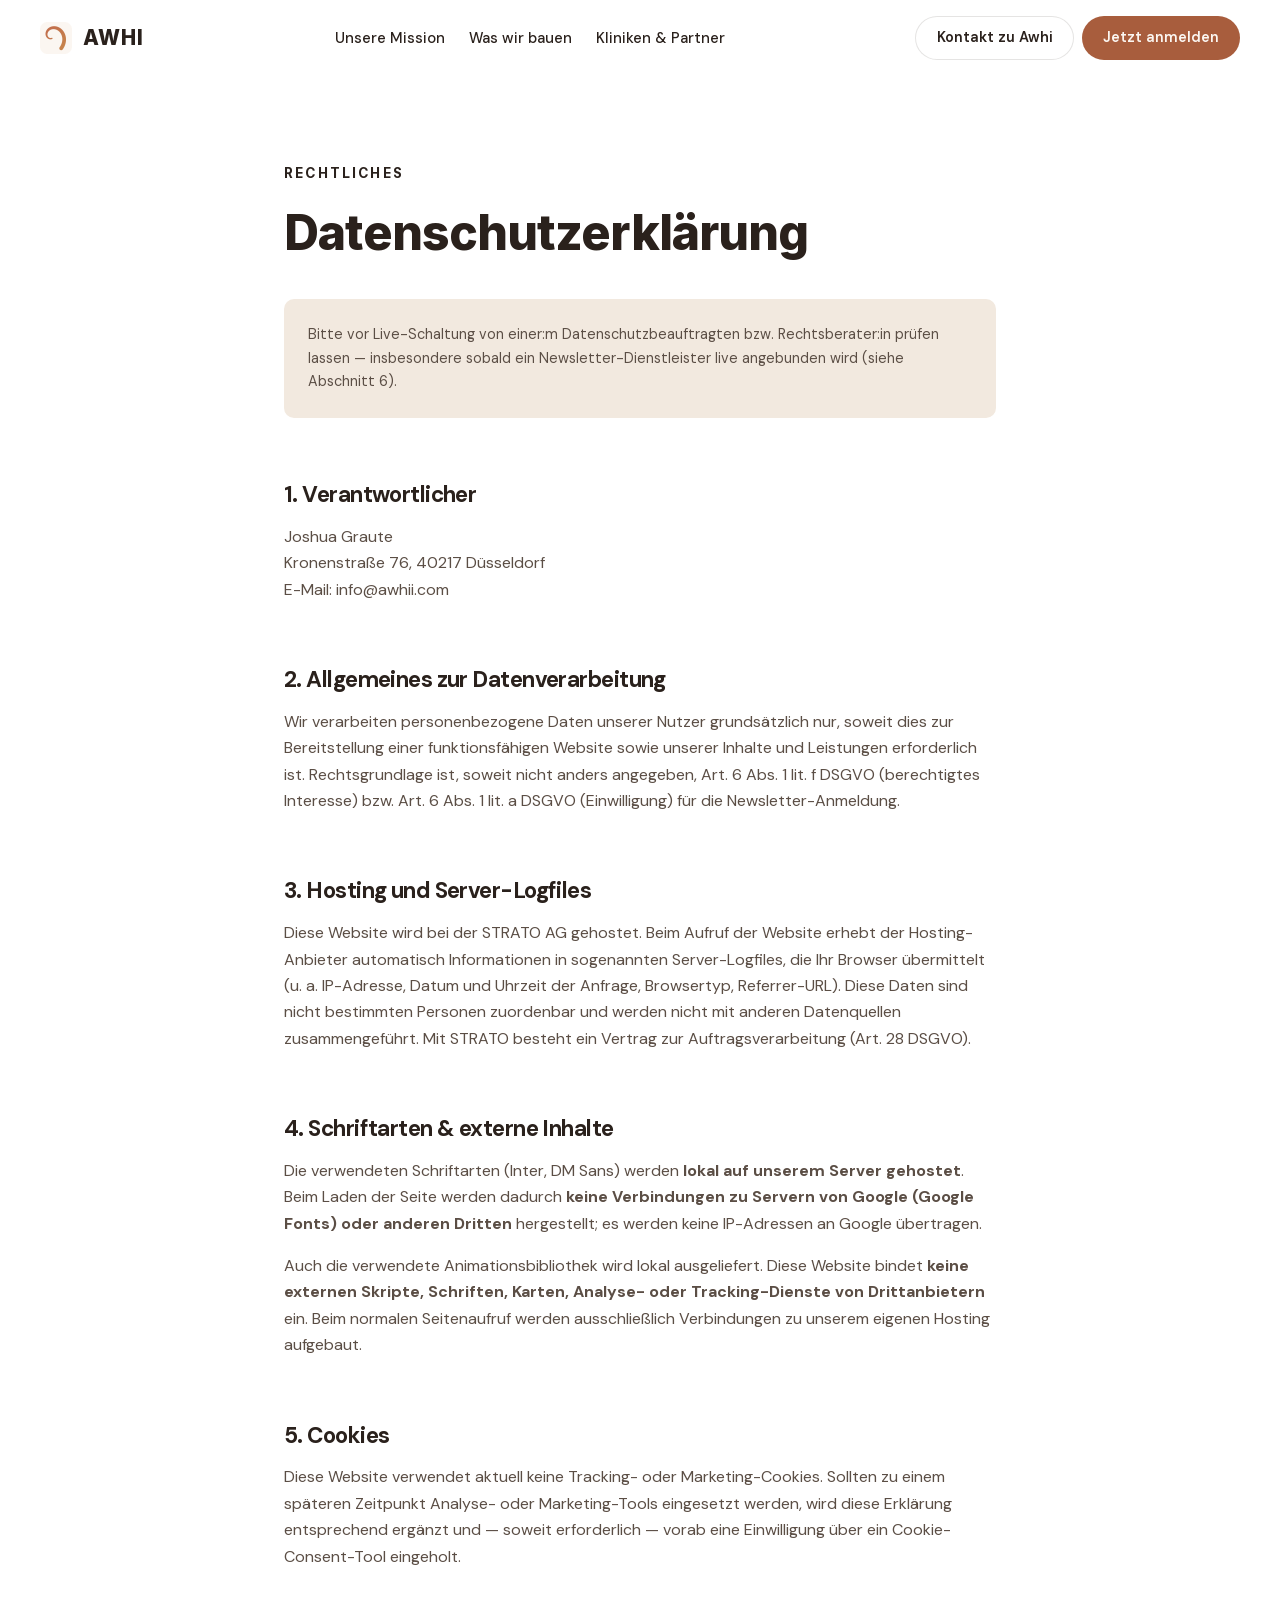
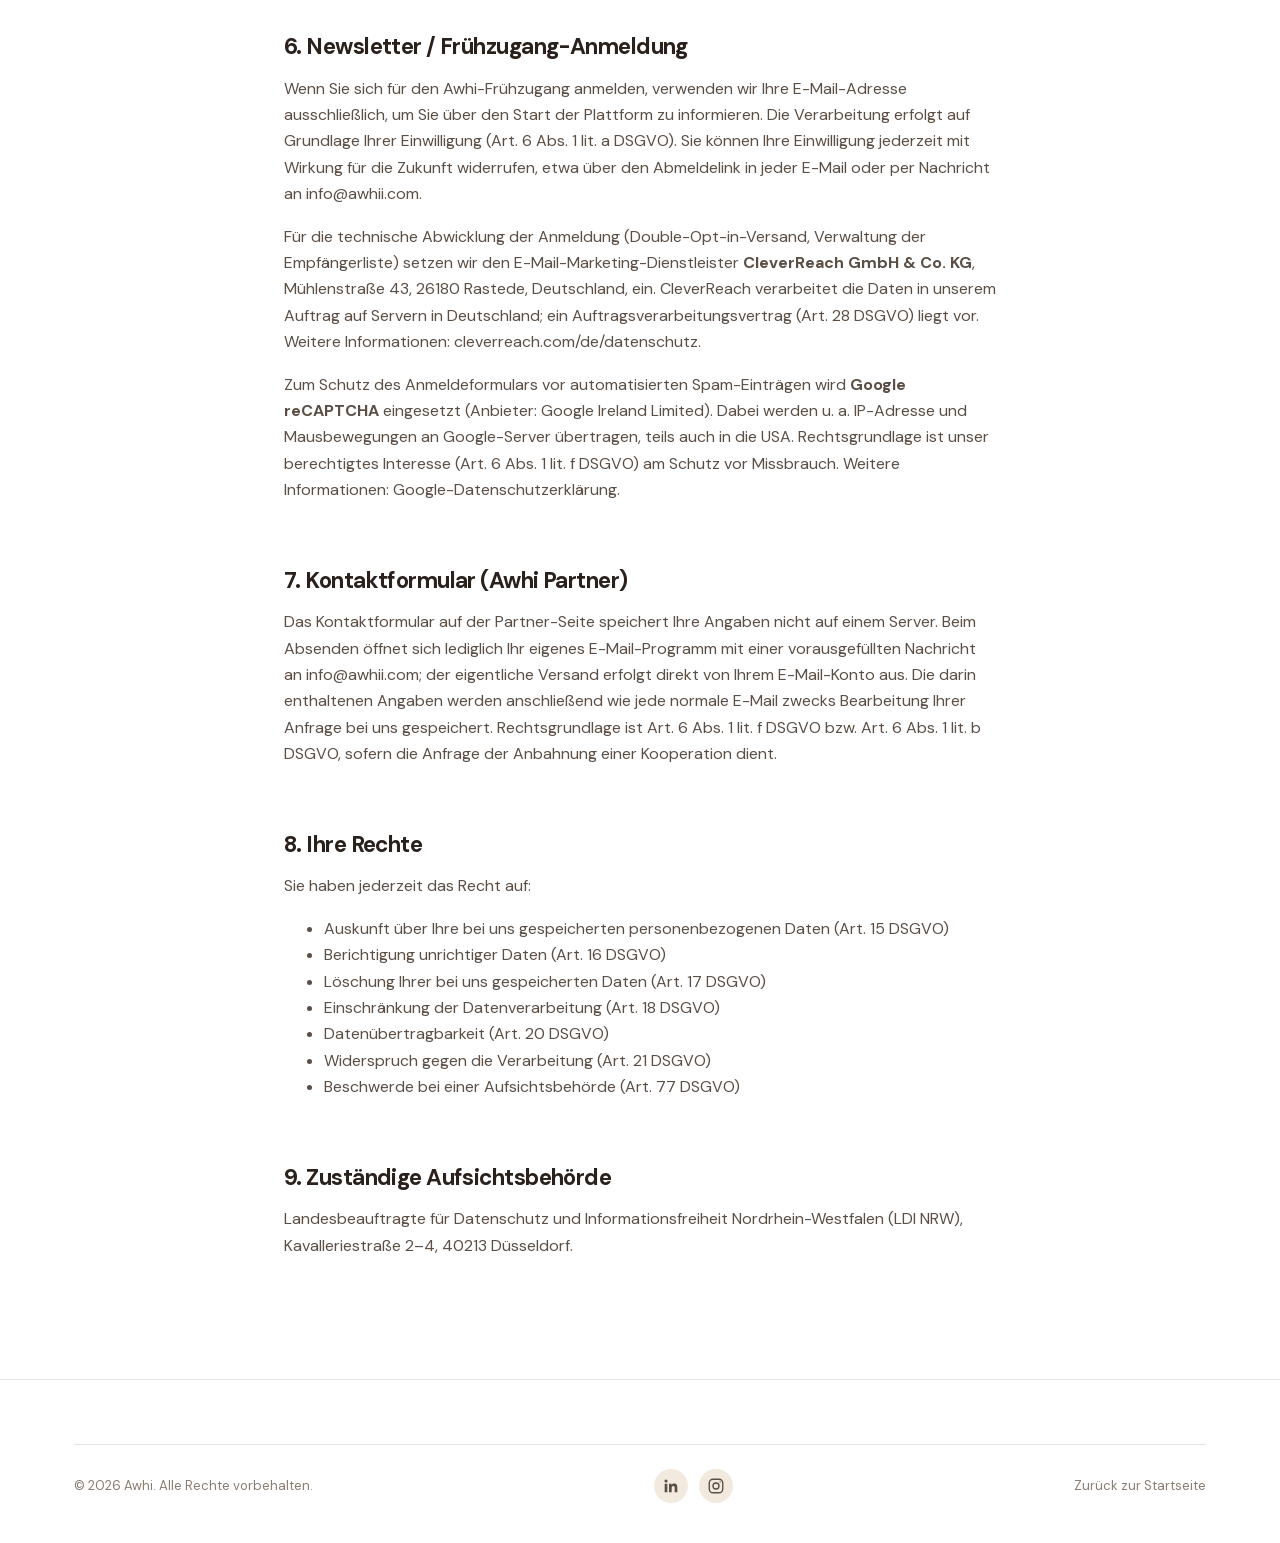
==== commit bb799cee: "Add social icons (LinkedIn, Instagram) to footer; expand Impressum with Vertretung and V.i.S.d.P." ====
--- a/datenschutz.html
+++ b/datenschutz.html
@@ -99,6 +99,14 @@
   <div class="container">
     <div class="footer-bottom">
       <span>© 2026 Awhi. Alle Rechte vorbehalten.</span>
+      <div class="footer-social" aria-label="Awhi in sozialen Netzwerken">
+        <a href="https://www.linkedin.com/company/awhi-community/" target="_blank" rel="noopener" aria-label="Awhi auf LinkedIn">
+          <svg width="18" height="18" viewBox="0 0 24 24" fill="currentColor" aria-hidden="true"><path d="M20.447 20.452h-3.554v-5.569c0-1.328-.027-3.037-1.852-3.037-1.853 0-2.136 1.445-2.136 2.939v5.667H9.351V9h3.414v1.561h.046c.477-.9 1.637-1.85 3.37-1.85 3.601 0 4.267 2.37 4.267 5.455v6.286zM5.337 7.433a2.062 2.062 0 1 1 0-4.124 2.062 2.062 0 0 1 0 4.124zM7.114 20.452H3.558V9h3.556v11.452z"/></svg>
+        </a>
+        <a href="https://www.instagram.com/awhi.community/" target="_blank" rel="noopener" aria-label="Awhi auf Instagram">
+          <svg width="18" height="18" viewBox="0 0 24 24" fill="none" stroke="currentColor" stroke-width="1.8" aria-hidden="true"><rect x="3" y="3" width="18" height="18" rx="5"/><circle cx="12" cy="12" r="4"/><circle cx="17.5" cy="6.5" r="0.9" fill="currentColor" stroke="none"/></svg>
+        </a>
+      </div>
       <span><a href="index.html">Zurück zur Startseite</a></span>
     </div>
   </div>
--- a/assets/css/style.css
+++ b/assets/css/style.css
@@ -1632,3 +1632,20 @@
 .form-recaptcha { flex-basis: 100%; display: flex; justify-content: center; margin-top: var(--space-xs); }
 .clever_form_error { outline: 2px solid #E8A796 !important; outline-offset: 2px; border-radius: 100px; }
 .clever_form_note { flex-basis: 100%; font-size: 0.8rem; color: #F2C4B4; margin-top: -0.4em; }
+
+/* v11 — Footer: Social Icons */
+.footer-social { display: flex; gap: 0.85em; margin-top: var(--space-sm); }
+.footer-social a {
+  display: inline-flex;
+  align-items: center;
+  justify-content: center;
+  width: 34px;
+  height: 34px;
+  border-radius: 50%;
+  color: var(--ink-soft);
+  background: var(--cream-alt);
+  transition: color 0.2s ease, background-color 0.2s ease;
+}
+.footer-social a:hover,
+.footer-social a:focus-visible { color: var(--white); background: var(--terracotta-deep); }
+.footer-bottom .footer-social { margin-top: 0; }
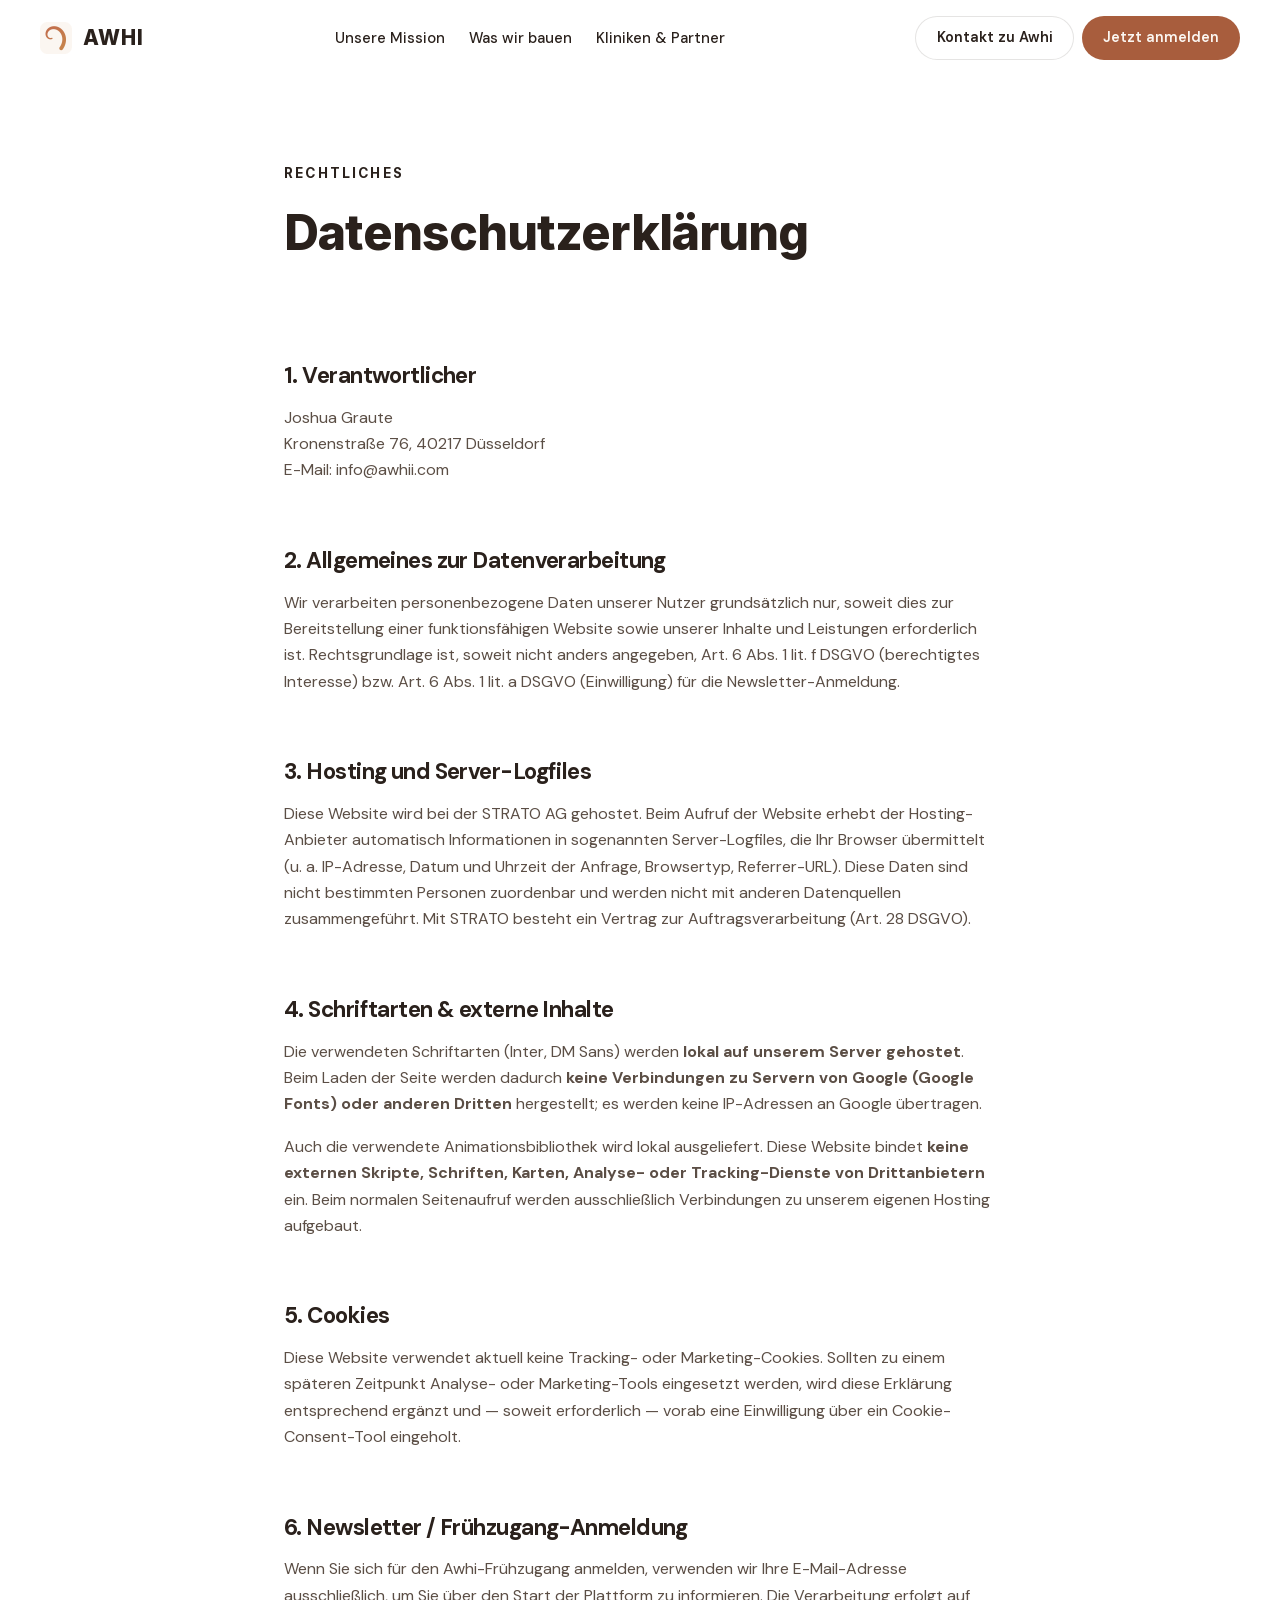
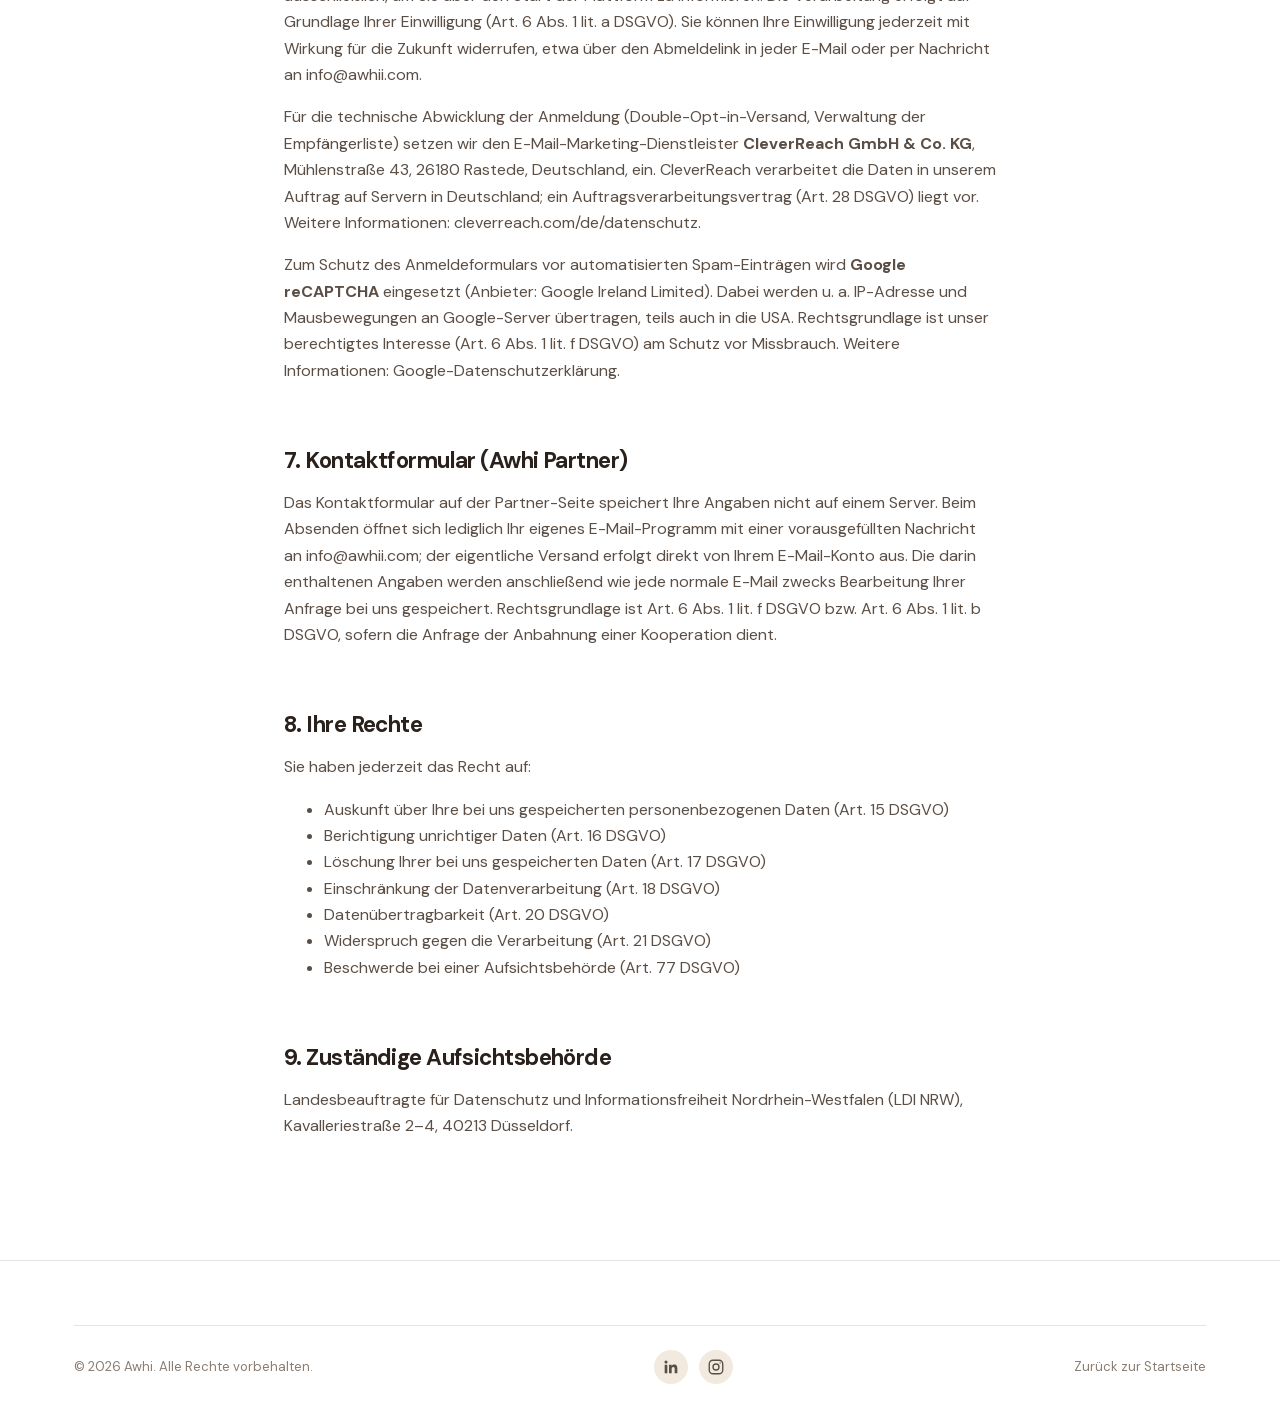
==== commit 77ccdc76: "Remove pre-launch review reminder from Datenschutzerklärung (CleverReach now live and verified)" ====
--- a/datenschutz.html
+++ b/datenschutz.html
@@ -45,8 +45,6 @@
 
   <section style="padding-top: 0;">
     <div class="container legal-content" style="max-width: 760px;">
-
-      <p class="legal-notice">Bitte vor Live-Schaltung von einer:m Datenschutzbeauftragten bzw. Rechtsberater:in prüfen lassen — insbesondere sobald ein Newsletter-Dienstleister live angebunden wird (siehe Abschnitt 6).</p>
 
       <h2>1. Verantwortlicher</h2>
       <p>
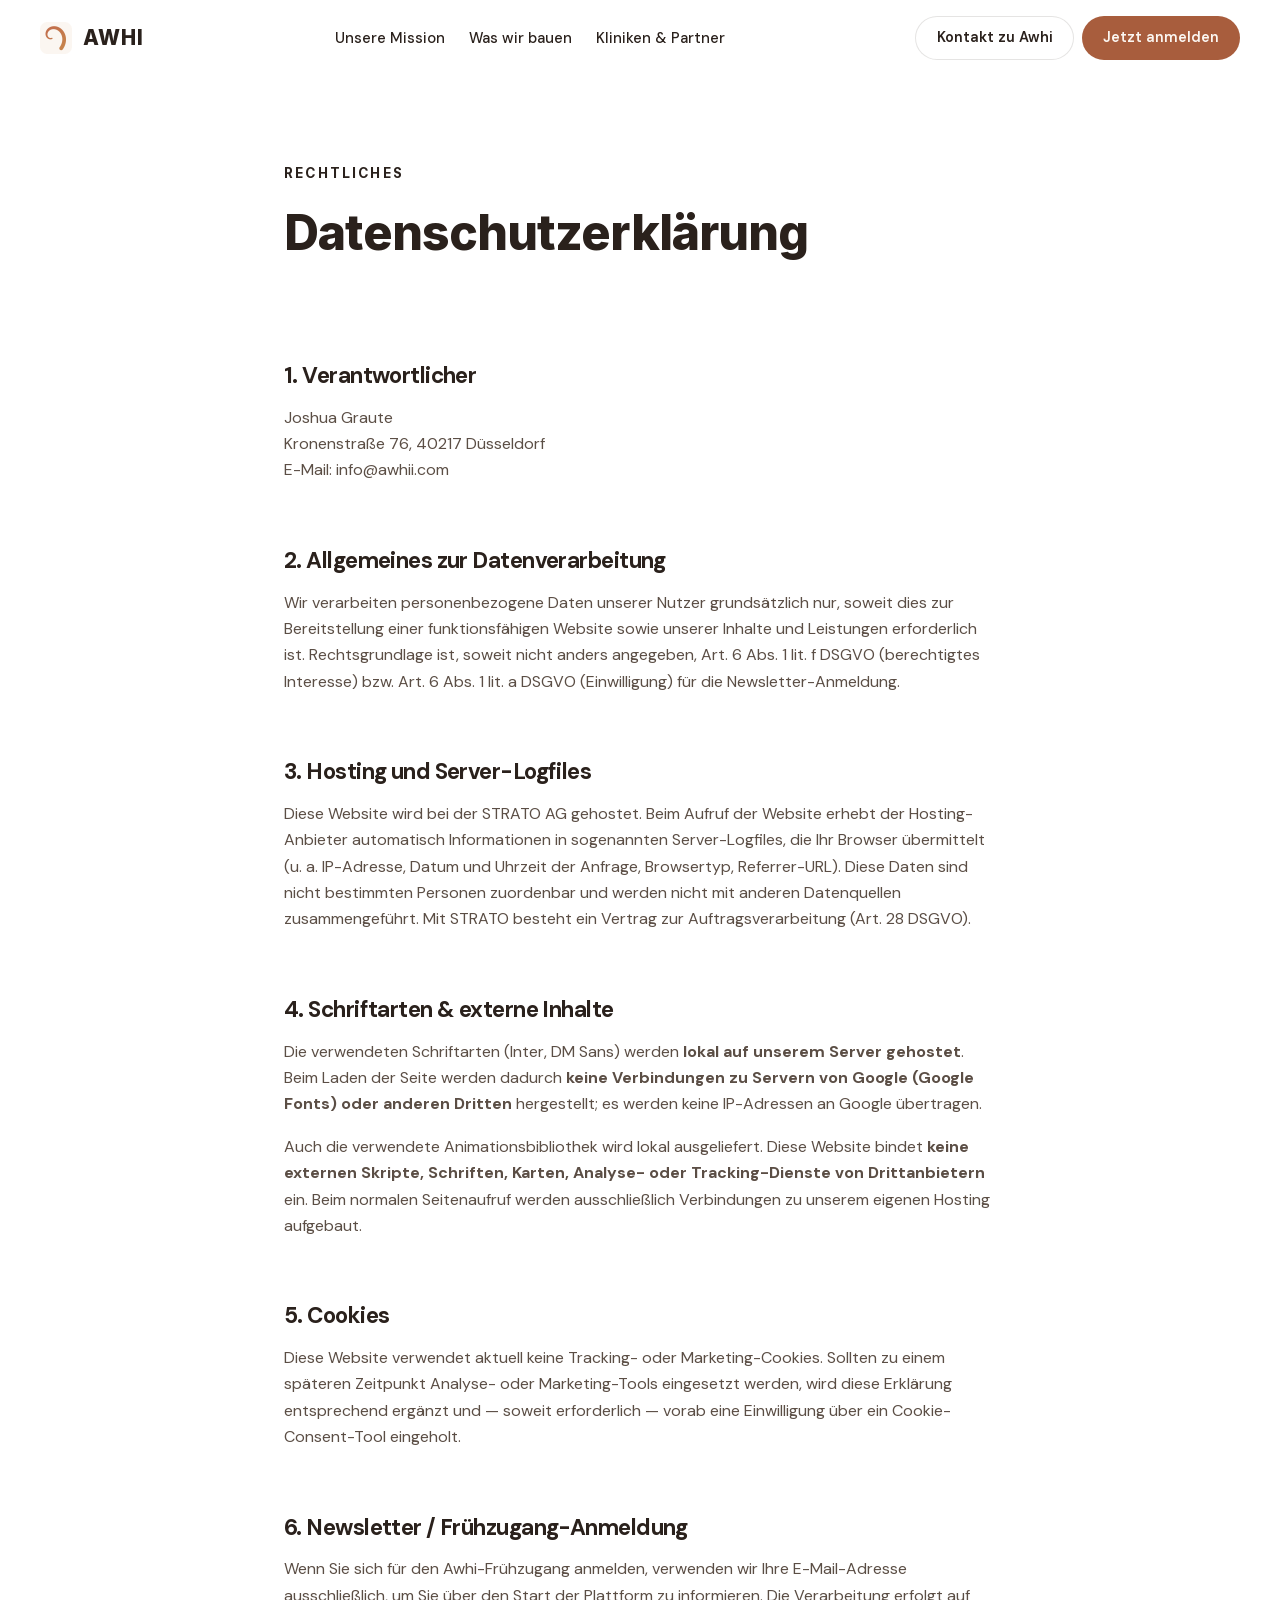
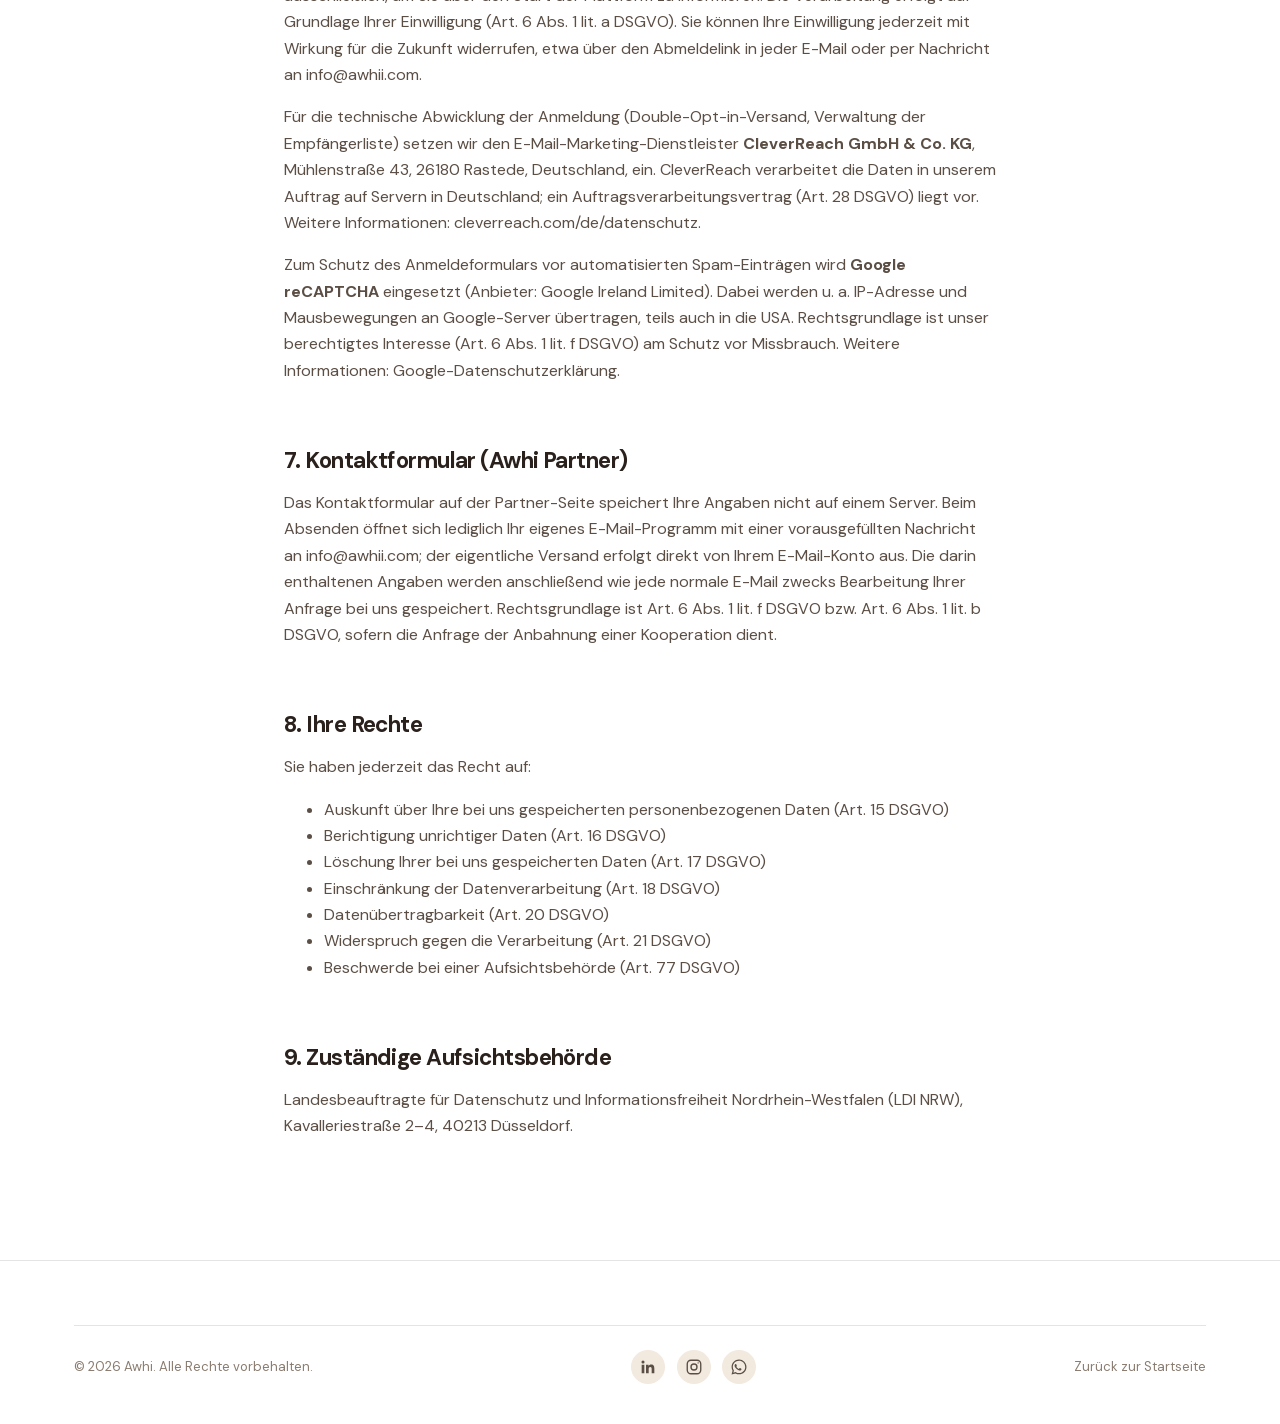
==== commit be866570: "Add WhatsApp community CTA (hero, phase 1, footer), swap founder photo, rewrite founder text, rename" ====
--- a/datenschutz.html
+++ b/datenschutz.html
@@ -104,6 +104,9 @@
         <a href="https://www.instagram.com/awhi.community/" target="_blank" rel="noopener" aria-label="Awhi auf Instagram">
           <svg width="18" height="18" viewBox="0 0 24 24" fill="none" stroke="currentColor" stroke-width="1.8" aria-hidden="true"><rect x="3" y="3" width="18" height="18" rx="5"/><circle cx="12" cy="12" r="4"/><circle cx="17.5" cy="6.5" r="0.9" fill="currentColor" stroke="none"/></svg>
         </a>
+        <a href="mailto:info@awhii.com?subject=Beitrittsanfrage%20-%20Awhi%20WhatsApp%20Community&body=Hallo%20Awhi-Team%2C%20ich%20habe%20Interesse%20an%20der%20WhatsApp-Community%20und%20bitte%20um%20den%20Einladungslink.%20Danke%21" aria-label="Awhi WhatsApp-Community beitreten">
+          <svg width="18" height="18" viewBox="0 0 24 24" fill="currentColor" aria-hidden="true"><path d="M12.04 2c-5.46 0-9.91 4.45-9.91 9.91 0 1.75.46 3.45 1.32 4.95L2.05 22l5.25-1.38c1.45.79 3.08 1.21 4.74 1.21h.01c5.46 0 9.91-4.45 9.91-9.91 0-2.65-1.03-5.14-2.9-7.01A9.82 9.82 0 0 0 12.04 2zm0 1.67c2.2 0 4.26.86 5.82 2.42a8.18 8.18 0 0 1 2.41 5.82c0 4.54-3.7 8.23-8.24 8.23-1.48 0-2.93-.4-4.19-1.15l-.3-.18-3.12.82.83-3.04-.2-.31a8.18 8.18 0 0 1-1.26-4.38c0-4.54 3.7-8.23 8.25-8.23zm-4.53 4.4c-.15 0-.4.06-.61.28-.21.22-.8.78-.8 1.9s.82 2.2.93 2.36c.11.15 1.6 2.44 3.87 3.42.54.23.96.37 1.29.48.54.17 1.03.15 1.42.09.43-.06 1.34-.55 1.53-1.08.19-.53.19-.98.13-1.08-.06-.09-.21-.15-.44-.26-.23-.11-1.34-.66-1.55-.74-.21-.08-.36-.11-.51.11-.15.22-.58.74-.71.89-.13.15-.26.17-.49.06-.23-.11-.96-.35-1.83-1.13-.68-.6-1.13-1.35-1.27-1.57-.13-.22-.01-.34.1-.45.1-.1.23-.26.34-.39.11-.13.15-.22.23-.37.08-.15.04-.28-.02-.39-.06-.11-.51-1.24-.71-1.7-.18-.44-.37-.38-.51-.39-.13 0-.28-.01-.43-.01z"/></svg>
+        </a>
       </div>
       <span><a href="index.html">Zurück zur Startseite</a></span>
     </div>
--- a/assets/css/style.css
+++ b/assets/css/style.css
@@ -1649,3 +1649,149 @@
 .footer-social a:hover,
 .footer-social a:focus-visible { color: var(--white); background: var(--terracotta-deep); }
 .footer-bottom .footer-social { margin-top: 0; }
+
+/* v12 — WhatsApp-Community-Button (on-brand, Outline; Glyph macht ihn erkennbar) */
+.btn-whatsapp {
+  background: transparent;
+  color: var(--ink);
+  border-color: var(--line);
+}
+.btn-whatsapp:hover {
+  border-color: var(--accent-deep);
+  color: var(--accent-deep);
+  background: var(--accent-tint);
+}
+.btn-whatsapp svg { width: 1.2em; height: 1.2em; flex: none; }
+
+/* ============================================================
+   Phase 2 — Plattform-Sneak-Peek (drei Screens als Mockups)
+   ============================================================ */
+.phase-panel--peek.is-active { display: block; }
+.phase-panel--peek .phase-panel-text { max-width: 60ch; margin-bottom: var(--space-lg); }
+
+.peek-gallery {
+  display: grid;
+  grid-template-columns: repeat(3, 1fr);
+  gap: 20px;
+  align-items: start;
+}
+@media (max-width: 900px) {
+  .peek-gallery { grid-template-columns: 1fr; max-width: 440px; margin-inline: auto; gap: 26px; }
+}
+
+.peek { display: flex; flex-direction: column; margin: 0; }
+.peek-frame { border-radius: 16px; overflow: hidden; box-shadow: 0 28px 50px -30px rgba(42, 33, 28, 0.4); }
+
+.peek-chrome {
+  display: flex; align-items: center; gap: 8px;
+  background: var(--white); border: 1px solid var(--line); border-bottom: none;
+  padding: 9px 12px;
+}
+.peek-dots { display: inline-flex; gap: 5px; }
+.peek-dots i { width: 8px; height: 8px; border-radius: 50%; background: var(--terracotta-tint); }
+.peek-url {
+  margin-left: 4px; font-family: var(--font-display); font-size: 0.72rem; font-weight: 600;
+  color: var(--ink-faint); background: var(--cream); border-radius: 999px; padding: 3px 12px;
+}
+
+.peek-screen {
+  background: var(--cream); border: 1px solid var(--line); border-top: none;
+  padding: 16px; min-height: 268px;
+}
+.peek-eyebrow {
+  display: block; font-family: var(--font-display);
+  font-size: 0.58rem; font-weight: 700; letter-spacing: 0.13em; text-transform: uppercase;
+  color: var(--ink-faint);
+}
+.peek-eyebrow.accent { color: var(--terracotta-deep); }
+.peek-h {
+  font-family: var(--font-display); font-weight: 700; letter-spacing: -0.02em;
+  font-size: 1.02rem; line-height: 1.2; color: var(--ink); margin: 5px 0;
+}
+.peek-sub { font-size: 0.76rem; line-height: 1.45; color: var(--ink-soft); margin: 0 0 12px; }
+
+.peek-cap { margin-top: 14px; font-size: 0.82rem; line-height: 1.45; color: var(--ink-soft); }
+.peek-cap strong {
+  display: block; font-family: var(--font-display); font-weight: 600;
+  font-size: 0.95rem; color: var(--ink); margin-bottom: 2px;
+}
+
+/* Screen 1 — Heute */
+.peek-next {
+  display: flex; justify-content: space-between; align-items: center; gap: 12px;
+  background: var(--terracotta-tint); border-radius: 14px; padding: 13px 14px; margin-bottom: 10px;
+}
+.peek-next-text { min-width: 0; }
+.peek-next strong {
+  display: block; font-family: var(--font-display); font-weight: 700;
+  font-size: 0.88rem; color: var(--ink); margin: 4px 0 9px;
+}
+.peek-actions { display: flex; gap: 6px; }
+.peek-btn {
+  font-family: var(--font-display); font-size: 0.66rem; font-weight: 600;
+  background: var(--terracotta-deep); color: var(--cream); border-radius: 999px; padding: 4px 11px;
+}
+.peek-btn.ghost { background: transparent; color: var(--ink); border: 1px solid var(--line); }
+.peek-ring { position: relative; width: 54px; height: 54px; flex: none; display: grid; place-items: center; }
+.peek-ring svg { width: 54px; height: 54px; }
+.peek-ring span {
+  position: absolute; font-family: var(--font-display); font-weight: 700;
+  font-size: 0.74rem; color: var(--ink);
+}
+.peek-cardrow { display: grid; grid-template-columns: 1fr 1fr; gap: 8px; }
+.peek-card { background: var(--white); border: 1px solid var(--line); border-radius: 12px; padding: 10px 11px; }
+.peek-clabel {
+  display: block; font-family: var(--font-display); font-size: 0.56rem; font-weight: 700;
+  letter-spacing: 0.09em; text-transform: uppercase; color: var(--ink-faint); margin-bottom: 4px;
+}
+.peek-cbody { font-size: 0.72rem; color: var(--ink-soft); }
+
+/* Screen 2 — Mein Weg */
+.peek-track { display: flex; gap: 6px; margin: 12px 0 15px; }
+.pt-seg { flex: 1; }
+.pt-seg i { display: block; height: 5px; border-radius: 999px; background: var(--cream-alt); }
+.pt-seg.done i, .pt-seg.current i { background: var(--terracotta); }
+.pt-seg span {
+  display: block; font-family: var(--font-display); font-size: 0.58rem; font-weight: 600;
+  color: var(--ink-faint); margin-top: 6px;
+}
+.pt-seg.current span { color: var(--terracotta-deep); }
+.peek-steps { display: flex; flex-direction: column; gap: 8px; }
+.pstep {
+  display: flex; align-items: center; gap: 10px;
+  background: var(--white); border: 1px solid var(--line); border-radius: 12px;
+  padding: 9px 11px; font-size: 0.76rem; color: var(--ink);
+}
+.pstep-dot {
+  width: 19px; height: 19px; border-radius: 50%; border: 2px solid var(--line); flex: none;
+  display: grid; place-items: center; font-size: 0.62rem; color: var(--cream); position: relative;
+}
+.pstep.done .pstep-dot { background: var(--terracotta); border-color: var(--terracotta); }
+.pstep.done span { color: var(--ink-faint); text-decoration: line-through; text-decoration-color: rgba(42, 33, 28, 0.25); }
+.pstep.current { border-color: var(--terracotta); box-shadow: 0 0 0 3px var(--terracotta-tint); }
+.pstep.current .pstep-dot { border-color: var(--terracotta); }
+.pstep.current .pstep-dot::after { content: ""; width: 8px; height: 8px; border-radius: 50%; background: var(--terracotta); }
+
+/* Screen 3 — Checklisten */
+.peek-group {
+  display: block; font-family: var(--font-display); font-size: 0.56rem; font-weight: 700;
+  letter-spacing: 0.1em; text-transform: uppercase; color: var(--terracotta-deep); margin: 11px 0 5px;
+}
+.pcheck { display: flex; align-items: flex-start; gap: 10px; padding: 6px 2px; font-size: 0.76rem; line-height: 1.4; color: var(--ink-soft); }
+.pbox {
+  width: 18px; height: 18px; border-radius: 5px; border: 2px solid var(--line); flex: none;
+  display: grid; place-items: center; font-size: 0.62rem; color: var(--cream); margin-top: 1px;
+}
+.pcheck.done .pbox { background: var(--terracotta); border-color: var(--terracotta); }
+.pcheck.done span { color: var(--ink-faint); text-decoration: line-through; text-decoration-color: rgba(42, 33, 28, 0.25); }
+
+.peek-foot { display: block; margin-top: var(--space-lg); text-align: center; }
+
+/* Gestaffelter Auftritt beim Aktivieren von Phase 2 */
+@keyframes peekIn { from { opacity: 0; transform: translateY(16px); } to { opacity: 1; transform: none; } }
+.phase-panel--peek.is-active .peek { animation: peekIn 0.55s var(--ease-out) both; }
+.phase-panel--peek.is-active .peek:nth-child(2) { animation-delay: 0.09s; }
+.phase-panel--peek.is-active .peek:nth-child(3) { animation-delay: 0.18s; }
+@media (prefers-reduced-motion: reduce) {
+  .phase-panel--peek.is-active .peek { animation: none; }
+}
